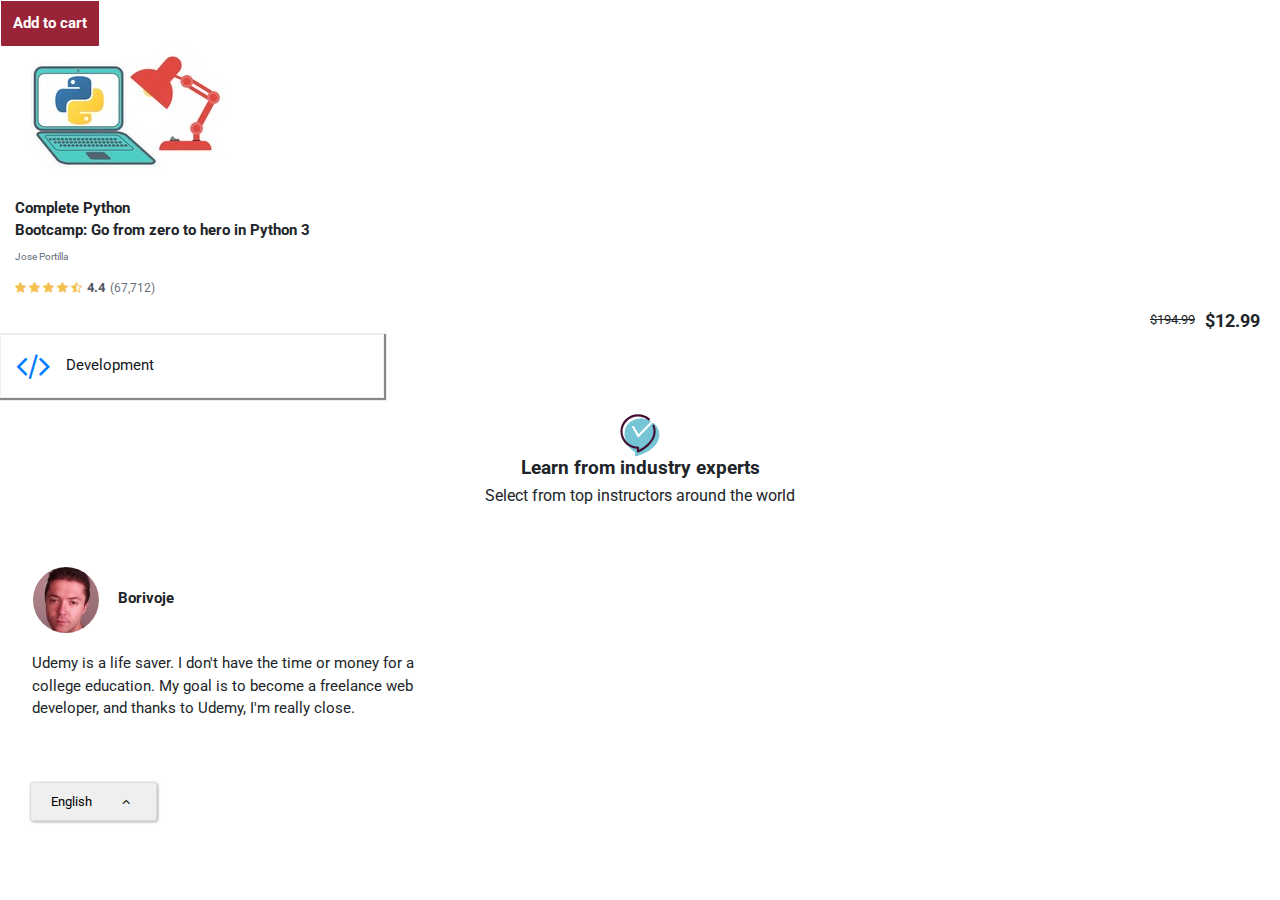
==== index.html @ 9debee21 "add button select language" ====
<!doctype html>
<html lang="en">
  <head>
    <title>Udemy</title>
    <!-- Required meta tags -->
    <meta charset="utf-8">
    <meta name="viewport" content="width=device-width, initial-scale=1, shrink-to-fit=no">

    <!-- Bootstrap CSS -->
    <link rel="stylesheet" href="./sass/vendors/bootstrap.min.css">
    <!-- FONT AWESOME LIBRARY -->
    <link rel="stylesheet" href="https://use.fontawesome.com/releases/v5.1.1/css/all.css" integrity="sha384-O8whS3fhG2OnA5Kas0Y9l3cfpmYjapjI0E4theH4iuMD+pLhbf6JI0jIMfYcK3yZ" crossorigin="anonymous">
    <link rel="stylesheet" href="https://maxcdn.bootstrapcdn.com/font-awesome/4.7.0/css/font-awesome.min.css">
    <!-- GOOGLE FONT ROBOTO -->
    <link href="https://fonts.googleapis.com/css2?family=Roboto:wght@400;700&display=swap" rel="stylesheet"> 
    <!-- LINK MAIN CSS -->
    <link rel="stylesheet" href="./css/main.css">
  </head>
  <body>
    <button class="button-1">Add to cart</button>
    <div class="course-item">
      <img src="./img/567828_67d0.jpg" alt="">
      <div class="course-item__bottom">
        <div class="course-item__title">
          <div >
            <p>Complete Python <br> Bootcamp: Go from zero to hero in Python 3</p> 
          </div>
          <span>Jose Portilla</span>
        </div> 
        <div class="course-item__rated">
          <div class="course-item__star">
            <i class="fa fa-star"></i>
            <i class="fa fa-star"></i>
            <i class="fa fa-star"></i>
            <i class="fa fa-star"></i>
            <i class="fa fa-star-half-o"></i>
          </div>
          <h4 class="d-inline">4.4</h4>
          <span>(67,712)</span>
        </div>
        <div class="course-item__prices">
          <span>$194.99</span>
          <span>$12.99</span>
        </div>
      </div>
    </div>
    <a class="text-decoration-none"href="">
      <div class="panel">
      <i class="fa fa-code"></i>
      <span>Development</span>
    </div>
  </a>

  <div class="value-pros d-flex flex-column align-items-center">
    <img src="./img/learn_from_experts.svg" alt="">
    <h4>Learn from industry experts</h4>
    <p>Select from top instructors around the world</p>
  </div>
    
  <div class="review-card">
    <div class="review-card__top">
      <img src="./img/8872940_27b4_3.jpg" alt="">
      <span>Borivoje</span>
    </div>
    <div class="review-card__bottom">
      Udemy is a life saver. I don't have the time or money for a college education. My goal is to become a freelance web developer, and thanks to Udemy, I'm really close.
    </div>
  </div>

  <button class="btn-lang position-relative m-5">
    <i class="fas fa-globe-americas"></i>
    <span>English</span>
    <i class="fa fa-angle-up"></i>
    <div class="lang-select position-absolute list-unstyled">
      <a href="" class="text-decoration-none">English</a>
      <a href="" class="text-decoration-none">Deutsch</a>
      <a href="" class="text-decoration-none">Español</a>
      <a href="" class="text-decoration-none">Français</a>
      <a href="" class="text-decoration-none">Bahasa Indonesia</a>
      <a href="" class="text-decoration-none">Italiano</a>
      <a href="" class="text-decoration-none">日本語</a>
      <a href="" class="text-decoration-none">한국어</a>
      <a href="" class="text-decoration-none">Nederlands</a>
      <a href="" class="text-decoration-none">Polski</a>
      <a href="" class="text-decoration-none">Português</a>
      <a href="" class="text-decoration-none">Română</a>
      <a href="" class="text-decoration-none">Русский</a>
      <a href="" class="text-decoration-none">ภาษาไทย</a>
      <a href="" class="text-decoration-none">Türkçe</a>
      <a href="" class="text-decoration-none">中文(简体)</a>
      <a href="" class="text-decoration-none">中文(繁體)</a>
      <!-- <li><a href="" class="text-decoration-none">English</a></li>
      <li><a href="" class="text-decoration-none">Deutsch</a></li>
      <li><a href="" class="text-decoration-none">Español</a></li>
      <li><a href="" class="text-decoration-none">Français</a></li>
      <li><a href="" class="text-decoration-none">Bahasa Indonesia</a></li>
      <li><a href="" class="text-decoration-none">Italiano</a></li>
      <li><a href="" class="text-decoration-none">日本語</a></li>
      <li><a href="" class="text-decoration-none">한국어</a></li>
      <li><a href="" class="text-decoration-none">Nederlands</a></li>
      <li><a href="" class="text-decoration-none">Polski</a></li>
      <li><a href="" class="text-decoration-none">Português</a></li>
      <li><a href="" class="text-decoration-none">Română</a></li>
      <li><a href="" class="text-decoration-none">Русский</a></li>
      <li><a href="" class="text-decoration-none">ภาษาไทย</a></li>
      <li><a href="" class="text-decoration-none">Türkçe</a></li>
      <li><a href="" class="text-decoration-none">中文(简体)</a></li>
      <li><a href="" class="text-decoration-none">中文(繁體)</a></li> -->
    </div>
  </button>
  <div class="mb-5"></div>
    <!-- Optional JavaScript -->
    <!-- jQuery first, then Popper.js, then Bootstrap JS -->
    <script src="./sass/vendors/jquery-3.3.1.slim.min.js"></script>
    <script src="./sass/vendors/popper.min.js"></script>
    <script src="./sass/vendors/bootstrap.min.js"></script>
  </body>
</html>
---- css/main.css ----
* {
  padding: 0;
  margin: 0;
  -webkit-box-sizing: border-box;
          box-sizing: border-box;
}

html {
  font-size: 10px;
}

body {
  font-family: 'Roboto', 'Helventica', 'Arial', 'sans-serif';
}

.button-1, .button-find, .course-item__title p, .course-item__prices span:last-child, .value-pros h4 {
  font-size: 1.5rem;
  font-weight: 700;
}

.course-item__title p, .course-item__title span {
  white-space: nowrap;
  overflow: hidden;
  text-overflow: ellipsis;
}

.button-1, .button-find {
  padding: 1.1rem 1.2rem;
  background-color: #ec5252;
  color: #fff;
  border: 1px solid #fff;
  border-bottom-left-radius: 2px;
  border-bottom-right-radius: 2px;
}

.button-1:hover, .button-find:hover {
  background-color: #992337;
}

.button-find {
  background-color: #fff;
  color: #ec5252;
}

.button-find:hover {
  background-color: #ec5252;
  color: #fff;
}

.btn-lang {
  padding: 9px 26px 9px 10px;
  border: 1px solid #DDD;
  border-radius: 3px;
  -webkit-box-shadow: 1px 1px 3px #AAA;
          box-shadow: 1px 1px 3px #AAA;
}

.btn-lang i:first-child {
  margin-right: 1rem;
  font-size: 1.3rem;
}

.btn-lang i:last-of-type {
  font-size: 1.3rem;
  margin-left: 1rem;
}

.btn-lang span {
  font-size: 1.3rem;
  margin-right: 1.8rem;
}

.btn-lang:hover .lang-select {
  display: block;
}

.btn-lang .lang-select {
  bottom: 40px;
  left: 15px;
  margin: 0 0 0 -15px;
  border: 1px solid #DDD;
  -webkit-box-shadow: 1px 1px 4px #BBB;
          box-shadow: 1px 1px 4px #BBB;
  background-color: #FFF;
  text-align: left;
  display: none;
}

.btn-lang .lang-select a {
  display: block;
  font-size: 1.3rem;
  color: #686f7a;
  padding: 10px 30px 10px 10px;
}

.btn-lang .lang-select a:hover {
  background-color: #EEE;
}

.course-item__bottom {
  padding: 1.5rem 1rem 0 1.5rem;
}

.course-item__title {
  margin-bottom: 1.5rem;
}

.course-item__title p {
  word-break: normal;
  height: 4.2rem;
}

.course-item__title span {
  color: #686f7a;
}

.course-item__rated {
  display: -webkit-box;
  display: -ms-flexbox;
  display: flex;
  -webkit-box-align: center;
      -ms-flex-align: center;
          align-items: center;
  margin-bottom: 1rem;
}

.course-item__rated h4 {
  margin: 0 0.5rem;
  font-size: 1.3rem;
  font-weight: 700;
  color: #505763;
}

.course-item__rated span {
  font-size: 1.2rem;
  color: #686f7a;
}

.course-item__star {
  color: #f4c150;
  font-size: 1.2rem;
}

.course-item__prices {
  display: -webkit-box;
  display: -ms-flexbox;
  display: flex;
  -webkit-box-pack: right;
      -ms-flex-pack: right;
          justify-content: right;
  -webkit-box-align: center;
      -ms-flex-align: center;
          align-items: center;
}

.course-item__prices span:first-child {
  font-size: 1.3rem;
  text-decoration: line-through;
  margin-right: 1rem;
}

.course-item__prices span:last-child {
  font-size: 1.8rem;
  margin-right: 1rem;
}

.value-pros {
  padding: 1.6rem;
}

.value-pros h4 {
  font-size: 1.9rem;
}

.value-pros p {
  font-size: 1.6rem;
}

.review-card {
  width: 448px;
  padding: 3.2rem;
}

.review-card__top {
  margin-bottom: 1.8rem;
}

.review-card__top img {
  border: 1px solid transparent;
  border-radius: 50%;
  width: 68px;
  margin-right: 1.6rem;
}

.review-card__top span {
  font-size: 1.5rem;
  font-weight: 700;
}

.review-card__bottom {
  font-size: 1.5rem;
}

.panel {
  width: 30%;
  padding: 1.5rem;
  display: -webkit-box;
  display: -ms-flexbox;
  display: flex;
  -webkit-box-align: center;
      -ms-flex-align: center;
          align-items: center;
  border: 1px solid #EEE;
  -webkit-box-shadow: 1px 1px 1px 1px #888;
          box-shadow: 1px 1px 1px 1px #888;
}

.panel i {
  font-size: 3.2rem;
  padding-right: 1.6rem;
}

.panel span {
  font-size: 1.5rem;
  color: #14171C;
}

.panel:hover {
  border-color: #FFF;
  -webkit-box-shadow: 1px 1px 10px #888;
          box-shadow: 1px 1px 10px #888;
}
/*# sourceMappingURL=main.css.map */
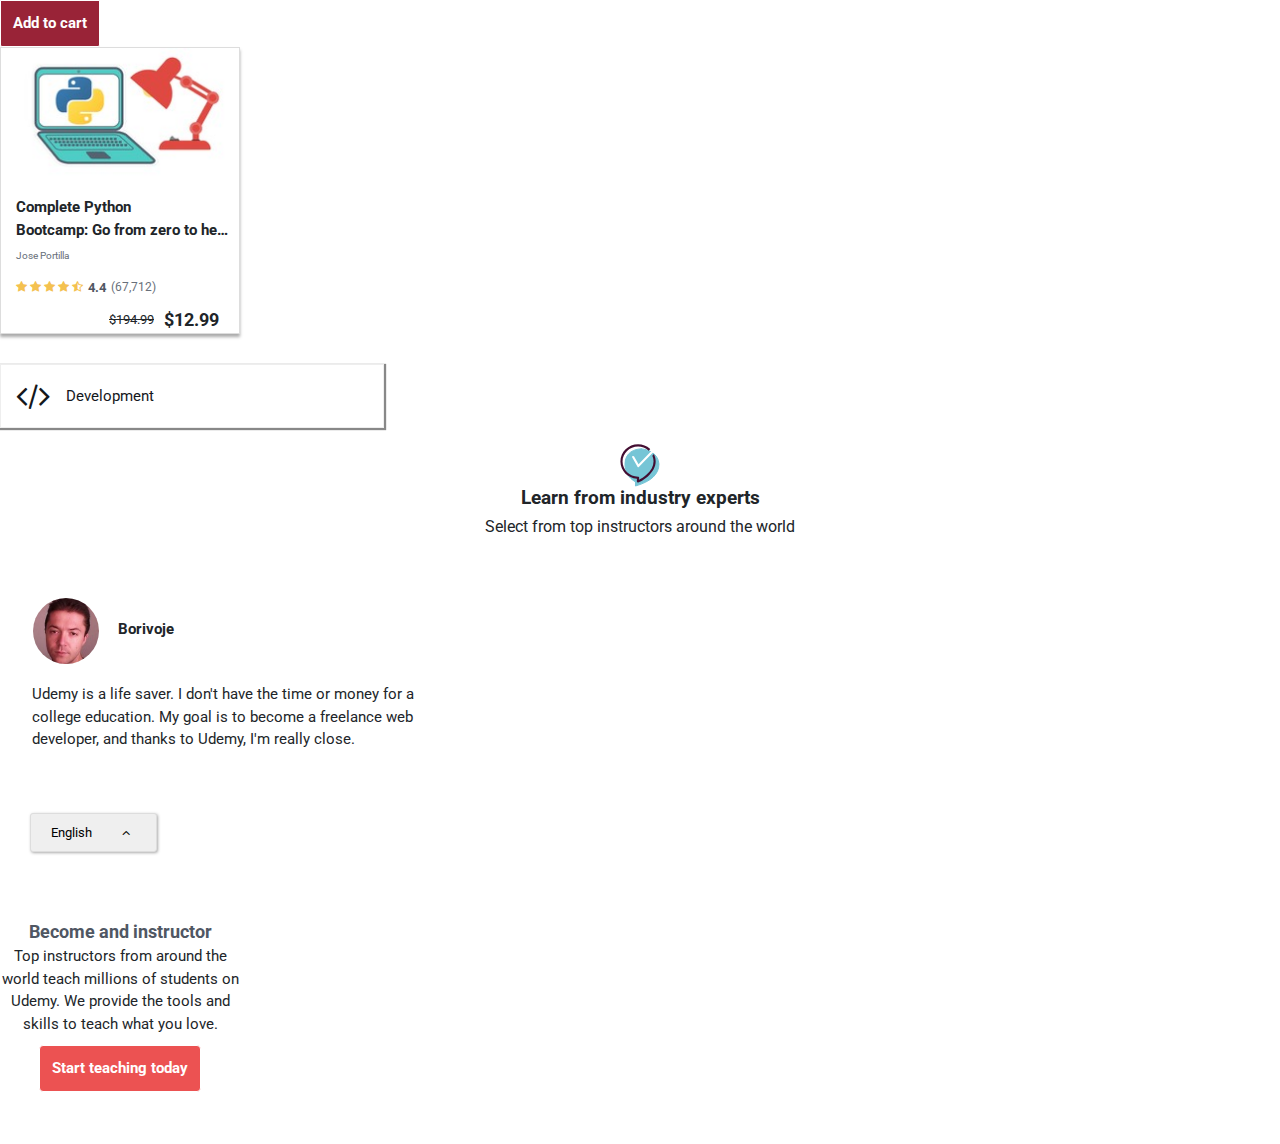
==== commit 6d7be5a1: "add partner panel and fix course item card" ====
--- a/index.html
+++ b/index.html
@@ -18,6 +18,9 @@
   </head>
   <body>
     <button class="button-1">Add to cart</button>
+    
+    
+
     <div class="course-item">
       <img src="./img/567828_67d0.jpg" alt="">
       <div class="course-item__bottom">
@@ -44,6 +47,9 @@
         </div>
       </div>
     </div>
+    
+    <div class="m-5"></div>
+
     <a class="text-decoration-none"href="">
       <div class="panel">
       <i class="fa fa-code"></i>
@@ -89,25 +95,13 @@
       <a href="" class="text-decoration-none">Türkçe</a>
       <a href="" class="text-decoration-none">中文(简体)</a>
       <a href="" class="text-decoration-none">中文(繁體)</a>
-      <!-- <li><a href="" class="text-decoration-none">English</a></li>
-      <li><a href="" class="text-decoration-none">Deutsch</a></li>
-      <li><a href="" class="text-decoration-none">Español</a></li>
-      <li><a href="" class="text-decoration-none">Français</a></li>
-      <li><a href="" class="text-decoration-none">Bahasa Indonesia</a></li>
-      <li><a href="" class="text-decoration-none">Italiano</a></li>
-      <li><a href="" class="text-decoration-none">日本語</a></li>
-      <li><a href="" class="text-decoration-none">한국어</a></li>
-      <li><a href="" class="text-decoration-none">Nederlands</a></li>
-      <li><a href="" class="text-decoration-none">Polski</a></li>
-      <li><a href="" class="text-decoration-none">Português</a></li>
-      <li><a href="" class="text-decoration-none">Română</a></li>
-      <li><a href="" class="text-decoration-none">Русский</a></li>
-      <li><a href="" class="text-decoration-none">ภาษาไทย</a></li>
-      <li><a href="" class="text-decoration-none">Türkçe</a></li>
-      <li><a href="" class="text-decoration-none">中文(简体)</a></li>
-      <li><a href="" class="text-decoration-none">中文(繁體)</a></li> -->
     </div>
   </button>
+  <div class="partner d:flex flex-column">
+    <a href="" class="d:block text-decoration-none">Become and instructor</a>
+    <p>Top instructors from around the world teach millions of students on Udemy. We provide the tools and skills to teach what you love.</p>
+    <button class="button-1">Start teaching today</button>
+  </div>
   <div class="mb-5"></div>
     <!-- Optional JavaScript -->
     <!-- jQuery first, then Popper.js, then Bootstrap JS -->
--- a/css/main.css
+++ b/css/main.css
@@ -13,7 +13,7 @@
   font-family: 'Roboto', 'Helventica', 'Arial', 'sans-serif';
 }
 
-.button-1, .button-find, .course-item__title p, .course-item__prices span:last-child, .value-pros h4 {
+.button-1, .button-find, .value-pros h4, .course-item__title p, .course-item__prices span:last-child {
   font-size: 1.5rem;
   font-weight: 700;
 }
@@ -95,73 +95,6 @@
 
 .btn-lang .lang-select a:hover {
   background-color: #EEE;
-}
-
-.course-item__bottom {
-  padding: 1.5rem 1rem 0 1.5rem;
-}
-
-.course-item__title {
-  margin-bottom: 1.5rem;
-}
-
-.course-item__title p {
-  word-break: normal;
-  height: 4.2rem;
-}
-
-.course-item__title span {
-  color: #686f7a;
-}
-
-.course-item__rated {
-  display: -webkit-box;
-  display: -ms-flexbox;
-  display: flex;
-  -webkit-box-align: center;
-      -ms-flex-align: center;
-          align-items: center;
-  margin-bottom: 1rem;
-}
-
-.course-item__rated h4 {
-  margin: 0 0.5rem;
-  font-size: 1.3rem;
-  font-weight: 700;
-  color: #505763;
-}
-
-.course-item__rated span {
-  font-size: 1.2rem;
-  color: #686f7a;
-}
-
-.course-item__star {
-  color: #f4c150;
-  font-size: 1.2rem;
-}
-
-.course-item__prices {
-  display: -webkit-box;
-  display: -ms-flexbox;
-  display: flex;
-  -webkit-box-pack: right;
-      -ms-flex-pack: right;
-          justify-content: right;
-  -webkit-box-align: center;
-      -ms-flex-align: center;
-          align-items: center;
-}
-
-.course-item__prices span:first-child {
-  font-size: 1.3rem;
-  text-decoration: line-through;
-  margin-right: 1rem;
-}
-
-.course-item__prices span:last-child {
-  font-size: 1.8rem;
-  margin-right: 1rem;
 }
 
 .value-pros {
@@ -218,6 +151,7 @@
 .panel i {
   font-size: 3.2rem;
   padding-right: 1.6rem;
+  color: #14171C;
 }
 
 .panel span {
@@ -230,4 +164,102 @@
   -webkit-box-shadow: 1px 1px 10px #888;
           box-shadow: 1px 1px 10px #888;
 }
+
+.partner {
+  width: 240px;
+  padding: 36px 0 22px;
+  text-align: center;
+}
+
+.partner a {
+  font-size: 1.8rem;
+  font-weight: 700;
+  color: #505763;
+}
+
+.partner p {
+  font-size: 1.5rem;
+}
+
+.partner button {
+  border-radius: 4px;
+}
+
+.course-item {
+  width: 240px;
+  border: 1px solid #DDD;
+  -webkit-box-shadow: 0 3px 3px #AAA;
+          box-shadow: 0 3px 3px #AAA;
+}
+
+.course-item img {
+  width: 100%;
+}
+
+.course-item__bottom {
+  padding: 1.5rem 1rem 0 1.5rem;
+}
+
+.course-item__title {
+  margin-bottom: 1.5rem;
+}
+
+.course-item__title p {
+  word-break: normal;
+  height: 4.2rem;
+}
+
+.course-item__title span {
+  color: #686f7a;
+}
+
+.course-item__rated {
+  display: -webkit-box;
+  display: -ms-flexbox;
+  display: flex;
+  -webkit-box-align: center;
+      -ms-flex-align: center;
+          align-items: center;
+  margin-bottom: 1rem;
+}
+
+.course-item__rated h4 {
+  margin: 0 0.5rem;
+  font-size: 1.3rem;
+  font-weight: 700;
+  color: #505763;
+}
+
+.course-item__rated span {
+  font-size: 1.2rem;
+  color: #686f7a;
+}
+
+.course-item__star {
+  color: #f4c150;
+  font-size: 1.2rem;
+}
+
+.course-item__prices {
+  display: -webkit-box;
+  display: -ms-flexbox;
+  display: flex;
+  -webkit-box-pack: right;
+      -ms-flex-pack: right;
+          justify-content: right;
+  -webkit-box-align: center;
+      -ms-flex-align: center;
+          align-items: center;
+}
+
+.course-item__prices span:first-child {
+  font-size: 1.3rem;
+  text-decoration: line-through;
+  margin-right: 1rem;
+}
+
+.course-item__prices span:last-child {
+  font-size: 1.8rem;
+  margin-right: 1rem;
+}
 /*# sourceMappingURL=main.css.map */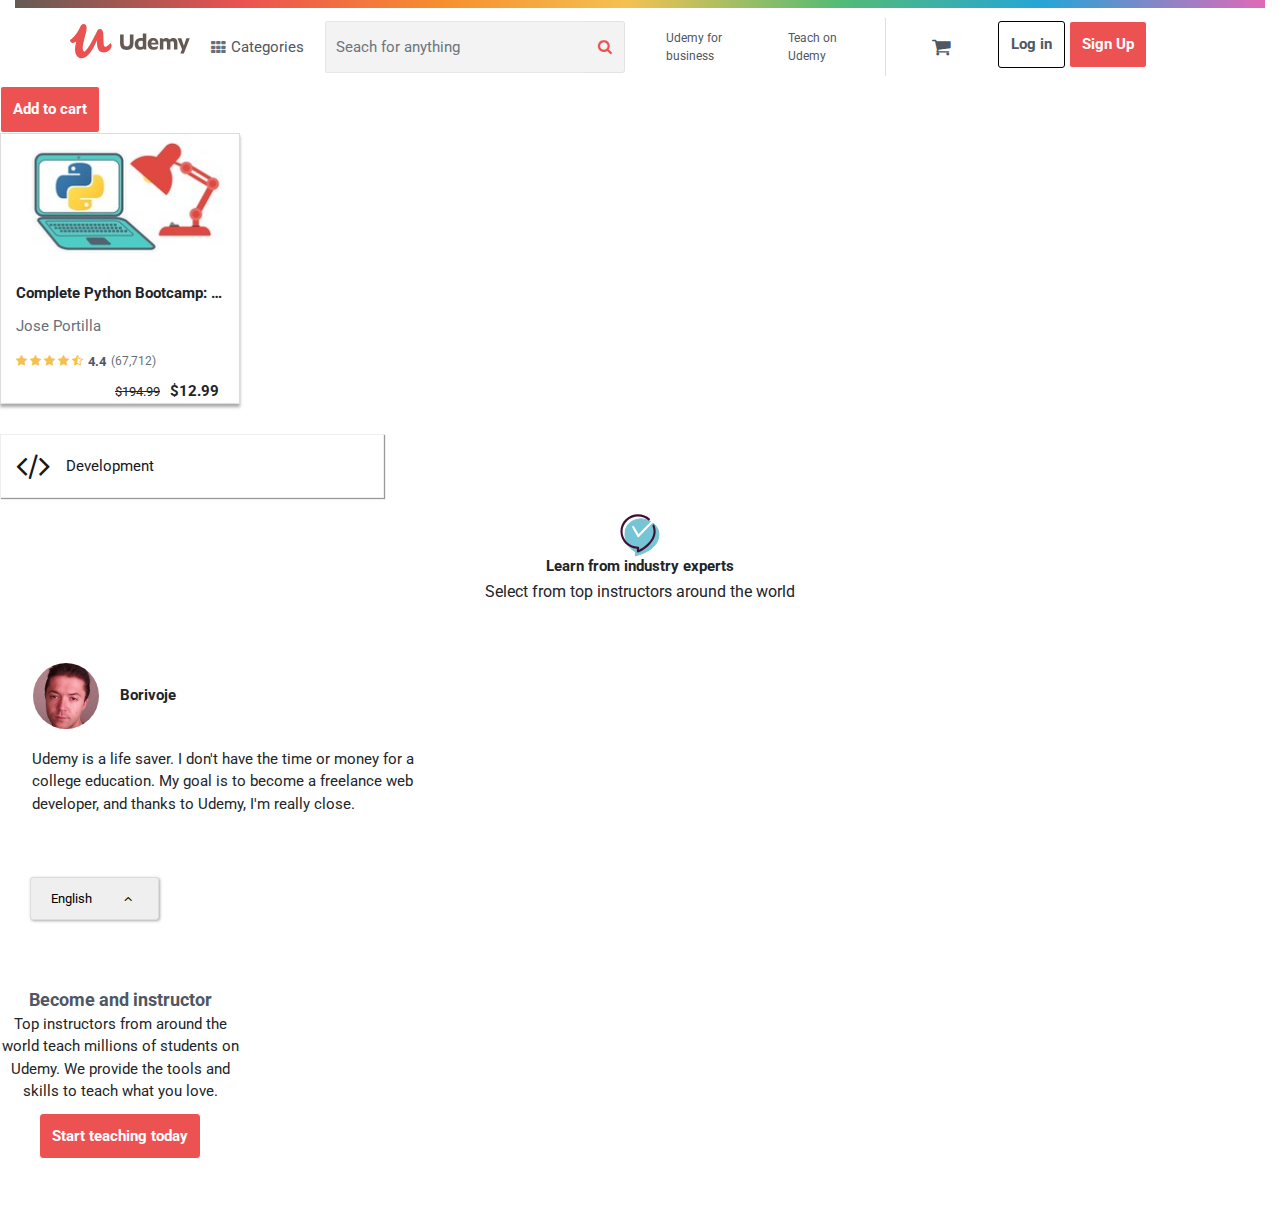
==== commit cc74f9a8: "finish header" ====
--- a/index.html
+++ b/index.html
@@ -1,57 +1,106 @@
 <!doctype html>
 <html lang="en">
-  <head>
-    <title>Udemy</title>
-    <!-- Required meta tags -->
-    <meta charset="utf-8">
-    <meta name="viewport" content="width=device-width, initial-scale=1, shrink-to-fit=no">
 
-    <!-- Bootstrap CSS -->
-    <link rel="stylesheet" href="./sass/vendors/bootstrap.min.css">
-    <!-- FONT AWESOME LIBRARY -->
-    <link rel="stylesheet" href="https://use.fontawesome.com/releases/v5.1.1/css/all.css" integrity="sha384-O8whS3fhG2OnA5Kas0Y9l3cfpmYjapjI0E4theH4iuMD+pLhbf6JI0jIMfYcK3yZ" crossorigin="anonymous">
-    <link rel="stylesheet" href="https://maxcdn.bootstrapcdn.com/font-awesome/4.7.0/css/font-awesome.min.css">
-    <!-- GOOGLE FONT ROBOTO -->
-    <link href="https://fonts.googleapis.com/css2?family=Roboto:wght@400;700&display=swap" rel="stylesheet"> 
-    <!-- LINK MAIN CSS -->
-    <link rel="stylesheet" href="./css/main.css">
-  </head>
-  <body>
-    <button class="button-1">Add to cart</button>
-    
-    
+<head>
+  <title>Udemy</title>
+  <!-- Required meta tags -->
+  <meta charset="utf-8">
+  <meta name="viewport" content="width=device-width, initial-scale=1, shrink-to-fit=no">
 
-    <div class="course-item">
-      <img src="./img/567828_67d0.jpg" alt="">
-      <div class="course-item__bottom">
-        <div class="course-item__title">
-          <div >
-            <p>Complete Python <br> Bootcamp: Go from zero to hero in Python 3</p> 
+  <!-- Bootstrap CSS -->
+  <link rel="stylesheet" href="./sass/vendors/bootstrap.min.css">
+  <!-- FONT AWESOME LIBRARY -->
+  <link rel="stylesheet" href="https://use.fontawesome.com/releases/v5.1.1/css/all.css"
+    integrity="sha384-O8whS3fhG2OnA5Kas0Y9l3cfpmYjapjI0E4theH4iuMD+pLhbf6JI0jIMfYcK3yZ" crossorigin="anonymous">
+  <link rel="stylesheet" href="https://maxcdn.bootstrapcdn.com/font-awesome/4.7.0/css/font-awesome.min.css">
+  <!-- GOOGLE FONT ROBOTO -->
+  <link href="https://fonts.googleapis.com/css2?family=Roboto:wght@400;700&display=swap" rel="stylesheet">
+  <!-- LINK MAIN CSS -->
+  <link rel="stylesheet" href="./css/main.css">
+</head>
+
+<body>
+  <header class="header container-fluid">
+    <div class="header__linear-gradient"></div>
+    <div class="header__content container">
+      <div class="row align-items-center">
+        <div class="d-flex col-md-6">
+          <a class="navbar-brand header__logo" href="#"><img src="./img/logo-coral.svg" alt="" srcset=""></a>
+          <a href="#" class="header__categories text-decoration-none d-flex align-items-center">
+            <i class="fa fa-th"></i>
+            <span>Categories</span>
+          </a>
+          <div class="header__input-search input-group">
+            <input type="text" class="form-control" placeholder="Seach for anything">
+            <div class="input-group-append">
+              <button class="btn" type="button">
+                <i class="fa fa-search"></i>
+              </button>
+            </div>
           </div>
-          <span>Jose Portilla</span>
-        </div> 
-        <div class="course-item__rated">
-          <div class="course-item__star">
-            <i class="fa fa-star"></i>
-            <i class="fa fa-star"></i>
-            <i class="fa fa-star"></i>
-            <i class="fa fa-star"></i>
-            <i class="fa fa-star-half-o"></i>
+        </div>
+        <div class="d-flex col-md-6">
+          <div class="row align-items-center">
+            <div class="col-md-6">
+              <div class="header__info d-flex">
+                <a href="#" class="header__categories text-decoration-none ">Udemy for business
+                </a>
+                <a href="#" class="header__categories text-decoration-none ">
+                  Teach on Udemy
+                </a>
+              </div>
+            </div>
+            <div class="col-md-6 d-flex justify-content-between">
+              <div class="header__cart"><a class="text-decoration-none " href="#">
+                <i class="fa fa-shopping-cart" aria-hidden="true"></i>
+              </a></div>
+              <div class="header__buttons">
+                <button class="button-1">Log in</button>
+                <button class="button-1">Sign Up</button>
+              </div>
+              </div>
+            
           </div>
-          <h4 class="d-inline">4.4</h4>
-          <span>(67,712)</span>
-        </div>
-        <div class="course-item__prices">
-          <span>$194.99</span>
-          <span>$12.99</span>
         </div>
       </div>
     </div>
-    
-    <div class="m-5"></div>
+  </header>
+  <seciton class="carousel fluid-container">
+    <div class="carousel__content container">
+      
+    </div>
+  </seciton>
+  <button class="button-1">Add to cart</button>
+  <div class="course-item">
+    <img src="./img/567828_67d0.jpg" alt="">
+    <div class="course-item__bottom">
+      <div class="course-item__title">
+        <div>
+          <p>Complete Python Bootcamp: Go from zero to hero in Python 3</p>
+        </div>
+        <span>Jose Portilla</span>
+      </div>
+      <div class="course-item__rated">
+        <div class="course-item__star">
+          <i class="fa fa-star"></i>
+          <i class="fa fa-star"></i>
+          <i class="fa fa-star"></i>
+          <i class="fa fa-star"></i>
+          <i class="fa fa-star-half-o"></i>
+        </div>
+        <h4 class="d-inline">4.4</h4>
+        <span>(67,712)</span>
+      </div>
+      <div class="course-item__prices">
+        <span>$194.99</span>
+        <span>$12.99</span>
+      </div>
+    </div>
+  </div>
 
-    <a class="text-decoration-none"href="">
-      <div class="panel">
+  <div class="m-5"></div>
+  <a class="text-decoration-none" href="">
+    <div class="panel">
       <i class="fa fa-code"></i>
       <span>Development</span>
     </div>
@@ -62,14 +111,15 @@
     <h4>Learn from industry experts</h4>
     <p>Select from top instructors around the world</p>
   </div>
-    
+
   <div class="review-card">
     <div class="review-card__top">
       <img src="./img/8872940_27b4_3.jpg" alt="">
       <span>Borivoje</span>
     </div>
     <div class="review-card__bottom">
-      Udemy is a life saver. I don't have the time or money for a college education. My goal is to become a freelance web developer, and thanks to Udemy, I'm really close.
+      Udemy is a life saver. I don't have the time or money for a college education. My goal is to become a freelance
+      web developer, and thanks to Udemy, I'm really close.
     </div>
   </div>
 
@@ -99,14 +149,16 @@
   </button>
   <div class="partner d:flex flex-column">
     <a href="" class="d:block text-decoration-none">Become and instructor</a>
-    <p>Top instructors from around the world teach millions of students on Udemy. We provide the tools and skills to teach what you love.</p>
+    <p>Top instructors from around the world teach millions of students on Udemy. We provide the tools and skills to
+      teach what you love.</p>
     <button class="button-1">Start teaching today</button>
   </div>
   <div class="mb-5"></div>
-    <!-- Optional JavaScript -->
-    <!-- jQuery first, then Popper.js, then Bootstrap JS -->
-    <script src="./sass/vendors/jquery-3.3.1.slim.min.js"></script>
-    <script src="./sass/vendors/popper.min.js"></script>
-    <script src="./sass/vendors/bootstrap.min.js"></script>
-  </body>
+  <!-- Optional JavaScript -->
+  <!-- jQuery first, then Popper.js, then Bootstrap JS -->
+  <script src="./sass/vendors/jquery-3.3.1.slim.min.js"></script>
+  <script src="./sass/vendors/popper.min.js"></script>
+  <script src="./sass/vendors/bootstrap.min.js"></script>
+</body>
+
 </html>--- a/css/main.css
+++ b/css/main.css
@@ -11,9 +11,10 @@
 
 body {
   font-family: 'Roboto', 'Helventica', 'Arial', 'sans-serif';
-}
-
-.button-1, .button-find, .value-pros h4, .course-item__title p, .course-item__prices span:last-child {
+  font-size: 1.5rem;
+}
+
+.button-1, .button-find, .header__input-search button, .value-pros h4, .course-item__title p, .course-item__prices span:last-child {
   font-size: 1.5rem;
   font-weight: 700;
 }
@@ -24,16 +25,15 @@
   text-overflow: ellipsis;
 }
 
-.button-1, .button-find {
+.button-1, .button-find, .header__input-search button {
   padding: 1.1rem 1.2rem;
   background-color: #ec5252;
   color: #fff;
   border: 1px solid #fff;
-  border-bottom-left-radius: 2px;
-  border-bottom-right-radius: 2px;
-}
-
-.button-1:hover, .button-find:hover {
+  border-radius: 3px;
+}
+
+.button-1:hover, .button-find:hover, .header__input-search button:hover {
   background-color: #992337;
 }
 
@@ -144,8 +144,8 @@
       -ms-flex-align: center;
           align-items: center;
   border: 1px solid #EEE;
-  -webkit-box-shadow: 1px 1px 1px 1px #888;
-          box-shadow: 1px 1px 1px 1px #888;
+  -webkit-box-shadow: 1px 1px 1px #999;
+          box-shadow: 1px 1px 1px #999;
 }
 
 .panel i {
@@ -202,11 +202,6 @@
 
 .course-item__title {
   margin-bottom: 1.5rem;
-}
-
-.course-item__title p {
-  word-break: normal;
-  height: 4.2rem;
 }
 
 .course-item__title span {
@@ -262,4 +257,111 @@
   font-size: 1.8rem;
   margin-right: 1rem;
 }
+
+.button-1, .button-find, .header__input-search button, .value-pros h4, .course-item__title p, .course-item__prices span:last-child {
+  font-size: 1.5rem;
+  font-weight: 700;
+}
+
+.course-item__title p, .course-item__title span {
+  white-space: nowrap;
+  overflow: hidden;
+  text-overflow: ellipsis;
+}
+
+.header__content {
+  padding: 10px 0;
+}
+
+.header__linear-gradient {
+  width: 100%;
+  height: 0.8rem;
+  background: -webkit-gradient(linear, left top, right top, from(#645b53), color-stop(18.23%, #eb5252), color-stop(34.37%, #f78f2f), color-stop(48.96%, #f4c151), color-stop(66.15%, #52bb76), color-stop(82.29%, #26a5d7), to(#e069b7));
+  background: linear-gradient(90deg, #645b53 0%, #eb5252 18.23%, #f78f2f 34.37%, #f4c151 48.96%, #52bb76 66.15%, #26a5d7 82.29%, #e069b7 100%);
+}
+
+.header__logo img {
+  width: 120px;
+}
+
+.header__categories {
+  border: 1px solid transparent;
+  display: inline-block;
+  color: #505763;
+  padding: 10px;
+  margin-right: 10px;
+}
+
+.header__categories i {
+  color: #686f7a;
+  margin-right: 5px;
+}
+
+.header__categories:hover {
+  color: #505763;
+  border: 1px solid #EEE;
+  background-color: rgba(20, 23, 28, 0.05);
+  border-radius: 3px;
+}
+
+.header__input-search input {
+  text-indent: 10px;
+  font-size: 15px;
+  padding: 25px 0;
+  border-color: rgba(222, 223, 224, 0.757);
+  border-right-color: transparent;
+  background-color: rgba(20, 23, 28, 0.05);
+}
+
+.header__input-search input:placeholder-shown {
+  text-indent: 10px;
+}
+
+.header__input-search button {
+  color: #505763;
+  background-color: #ec5252;
+  border-color: rgba(222, 223, 224, 0.757);
+  border-top-right-radius: 3px;
+  border-bottom-right-radius: 3px;
+  border-left-color: transparent;
+  color: #ec5252;
+  background-color: rgba(20, 23, 28, 0.05);
+}
+
+.header__input-search button:hover {
+  background-color: #ec5252;
+  color: white;
+  border-color: rgba(222, 223, 224, 0.757);
+}
+
+.header__info {
+  border-right: 1px solid #dedfe0;
+}
+
+.header__info a {
+  font-size: 1.2rem;
+}
+
+.header__buttons button:first-child {
+  border: 1px solid black;
+  background-color: white;
+  color: #505763;
+}
+
+.header__buttons button:first-child:hover {
+  color: black;
+}
+
+.header__cart a {
+  padding: 10px 15px;
+  border-radius: 50%;
+  display: inline-block;
+  border: 1px solid transparent;
+  font-size: 20px;
+  color: #505763;
+}
+
+.header__cart a:hover {
+  background-color: rgba(20, 23, 28, 0.05);
+}
 /*# sourceMappingURL=main.css.map */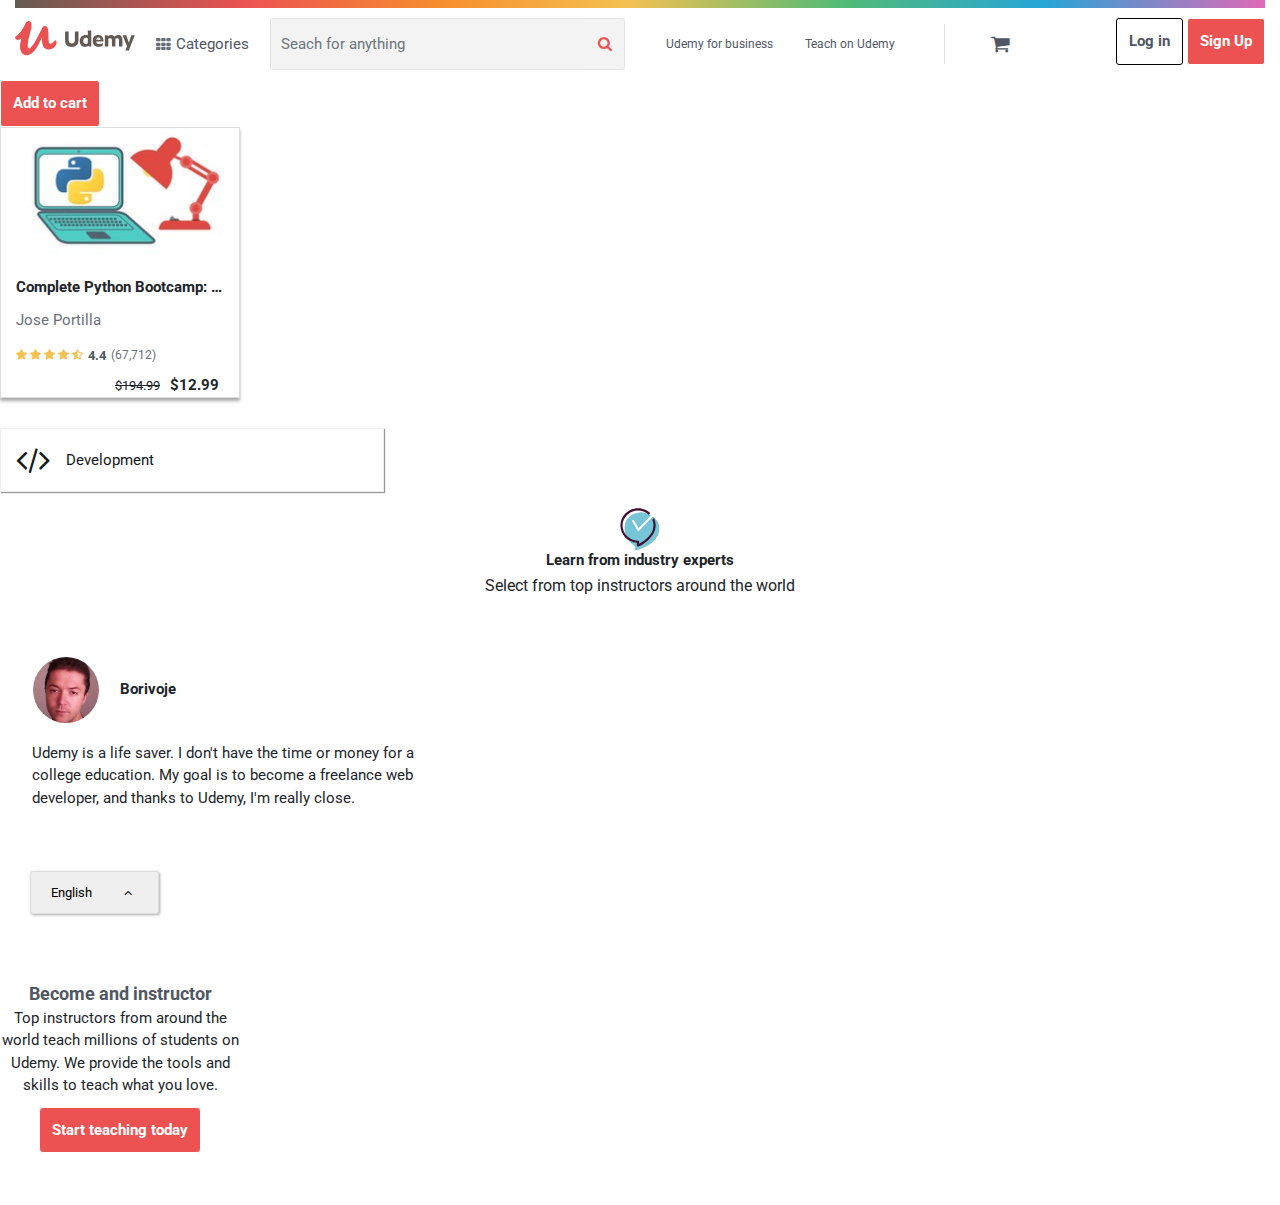
==== commit 4f2fdcb1: "responsive header" ====
--- a/index.html
+++ b/index.html
@@ -22,11 +22,11 @@
 <body>
   <header class="header container-fluid">
     <div class="header__linear-gradient"></div>
-    <div class="header__content container">
+    <div class="header__content">
       <div class="row align-items-center">
-        <div class="d-flex col-md-6">
+        <div class="d-flex col-10 col-md-11 col-lg-6">
           <a class="navbar-brand header__logo" href="#"><img src="./img/logo-coral.svg" alt="" srcset=""></a>
-          <a href="#" class="header__categories text-decoration-none d-flex align-items-center">
+          <a href="#" class="header__categories text-decoration-none d-none d-sm-flex align-items-center">
             <i class="fa fa-th"></i>
             <span>Categories</span>
           </a>
@@ -39,10 +39,10 @@
             </div>
           </div>
         </div>
-        <div class="d-flex col-md-6">
+        <div class="col-2 col-md-1 col-lg-6">
           <div class="row align-items-center">
-            <div class="col-md-6">
-              <div class="header__info d-flex">
+            <div class="d-none d-lg-block col-md-6">
+              <div class="header__info  d-flex">
                 <a href="#" class="header__categories text-decoration-none ">Udemy for business
                 </a>
                 <a href="#" class="header__categories text-decoration-none ">
@@ -50,11 +50,11 @@
                 </a>
               </div>
             </div>
-            <div class="col-md-6 d-flex justify-content-between">
+            <div class="col-md-12 col-lg-6 d-flex justify-content-between">
               <div class="header__cart"><a class="text-decoration-none " href="#">
                 <i class="fa fa-shopping-cart" aria-hidden="true"></i>
               </a></div>
-              <div class="header__buttons">
+              <div class="header__buttons d-none d-lg-block">
                 <button class="button-1">Log in</button>
                 <button class="button-1">Sign Up</button>
               </div>
@@ -67,7 +67,7 @@
   </header>
   <seciton class="carousel fluid-container">
     <div class="carousel__content container">
-      
+
     </div>
   </seciton>
   <button class="button-1">Add to cart</button>
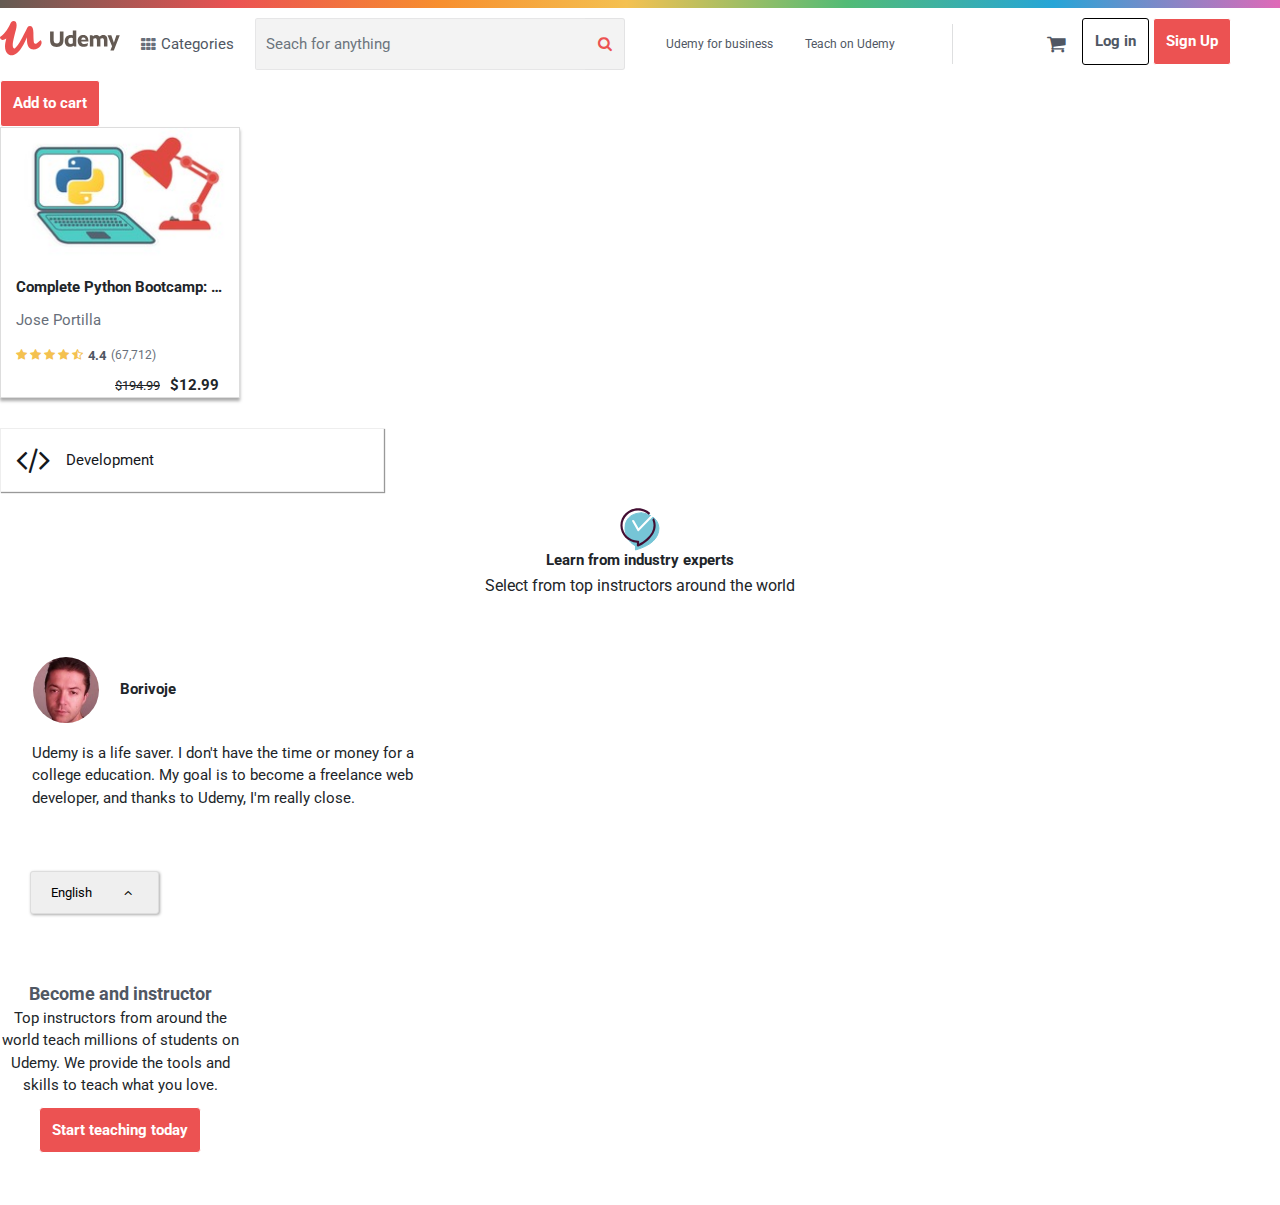
==== commit 3bc150b7: "fix responsive header and add file carousel" ====
--- a/index.html
+++ b/index.html
@@ -20,11 +20,11 @@
 </head>
 
 <body>
-  <header class="header container-fluid">
+  <header class="header">
     <div class="header__linear-gradient"></div>
     <div class="header__content">
       <div class="row align-items-center">
-        <div class="d-flex col-10 col-md-11 col-lg-6">
+        <div class="d-flex col-9 col-sm-10 col-lg-6">
           <a class="navbar-brand header__logo" href="#"><img src="./img/logo-coral.svg" alt="" srcset=""></a>
           <a href="#" class="header__categories text-decoration-none d-none d-sm-flex align-items-center">
             <i class="fa fa-th"></i>
@@ -39,7 +39,7 @@
             </div>
           </div>
         </div>
-        <div class="col-2 col-md-1 col-lg-6">
+        <div class="col-3 col-sm-2 col-lg-6">
           <div class="row align-items-center">
             <div class="d-none d-lg-block col-md-6">
               <div class="header__info  d-flex">
@@ -50,7 +50,7 @@
                 </a>
               </div>
             </div>
-            <div class="col-md-12 col-lg-6 d-flex justify-content-between">
+            <div class="col-md-12 col-lg-6 d-flex justify-content-between justify-content-lg-center">
               <div class="header__cart"><a class="text-decoration-none " href="#">
                 <i class="fa fa-shopping-cart" aria-hidden="true"></i>
               </a></div>
@@ -66,9 +66,9 @@
     </div>
   </header>
   <seciton class="carousel fluid-container">
-    <div class="carousel__content container">
+  
 
-    </div>
+
   </seciton>
   <button class="button-1">Add to cart</button>
   <div class="course-item">
--- a/css/main.css
+++ b/css/main.css
@@ -364,4 +364,21 @@
 .header__cart a:hover {
   background-color: rgba(20, 23, 28, 0.05);
 }
+
+.button-1, .button-find, .header__input-search button, .value-pros h4, .course-item__title p, .course-item__prices span:last-child {
+  font-size: 1.5rem;
+  font-weight: 700;
+}
+
+.course-item__title p, .course-item__title span {
+  white-space: nowrap;
+  overflow: hidden;
+  text-overflow: ellipsis;
+}
+
+.carousel {
+  background-color: #000;
+  background: url("../../img/banner.jpg") center center no-repeat #000;
+  height: 500px;
+}
 /*# sourceMappingURL=main.css.map */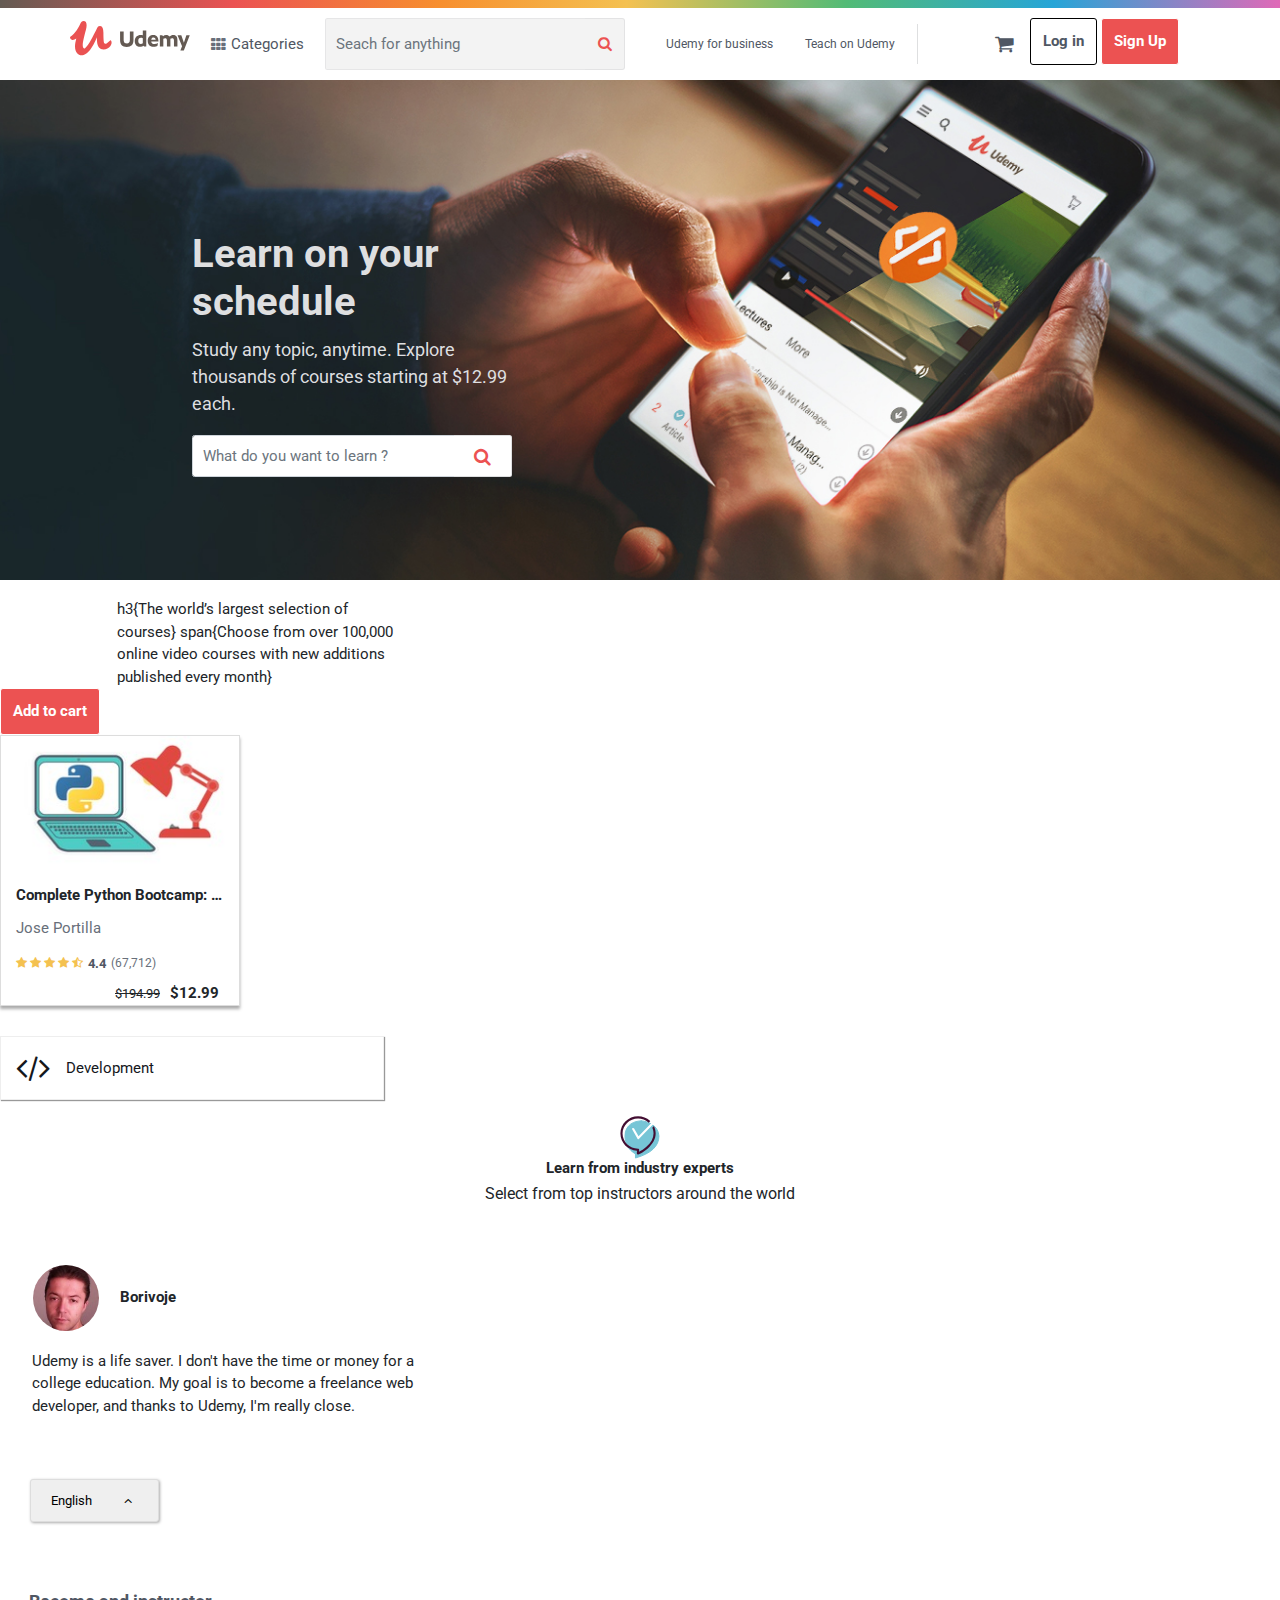
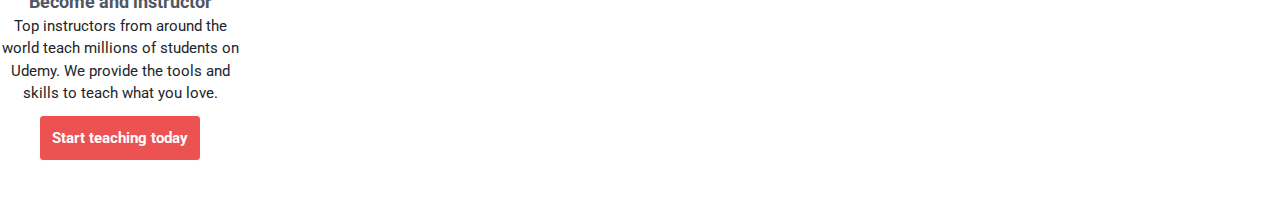
==== commit 07755370: "responsive carousel and add files new-chanel section" ====
--- a/index.html
+++ b/index.html
@@ -2,7 +2,7 @@
 <html lang="en">
 
 <head>
-  <title>Udemy</title>
+  <title>Online Courses - Learn Anything, On Your Schedule | Udemy</title>
   <!-- Required meta tags -->
   <meta charset="utf-8">
   <meta name="viewport" content="width=device-width, initial-scale=1, shrink-to-fit=no">
@@ -15,14 +15,18 @@
   <link rel="stylesheet" href="https://maxcdn.bootstrapcdn.com/font-awesome/4.7.0/css/font-awesome.min.css">
   <!-- GOOGLE FONT ROBOTO -->
   <link href="https://fonts.googleapis.com/css2?family=Roboto:wght@400;700&display=swap" rel="stylesheet">
+  <!-- OWL CAROUSEL -->
+  <link rel="stylesheet" href="./sass/vendors/owl.theme.default.min.css">
+  <link rel="stylesheet" href="./sass/vendors/owl.carousel.min.css">
   <!-- LINK MAIN CSS -->
   <link rel="stylesheet" href="./css/main.css">
 </head>
 
 <body>
+
   <header class="header">
     <div class="header__linear-gradient"></div>
-    <div class="header__content">
+    <div class="header__content container">
       <div class="row align-items-center">
         <div class="d-flex col-9 col-sm-10 col-lg-6">
           <a class="navbar-brand header__logo" href="#"><img src="./img/logo-coral.svg" alt="" srcset=""></a>
@@ -65,11 +69,41 @@
       </div>
     </div>
   </header>
-  <seciton class="carousel fluid-container">
-  
+
+  <seciton class="carousel">
+    <div class="container">
+        <div class="carousel__content d-flex flex-column">
+          <h1>Learn on your schedule</h1>
+          <p>Study any topic, anytime. Explore thousands of courses starting at $12.99 each.</p>
+          <div class="carousel__input-search input-group">
+            <input type="text" class="form-control" placeholder="What do you want to learn ?">
+            <div class="input-group-append">
+              <button class="btn" type="button">
+                <i class="fa fa-search"></i>
+              </button>
+            </div>
+          </div>
+        </div>
+    </div>
 
 
   </seciton>
+
+  <section class="new-chanel">
+    <div class="new-chanel__content container">
+      <div class="row">
+        <div class="col-4">
+          <div class="new-chanel__left">
+            h3{The world’s largest selection of courses}
+            span{Choose from over 100,000 online video courses with new additions published every month}
+          </div>
+        </div>
+        <div class="col-8"></div>
+      </div>
+    </div>
+  </section>
+
+  <div></div>
   <button class="button-1">Add to cart</button>
   <div class="course-item">
     <img src="./img/567828_67d0.jpg" alt="">
@@ -159,6 +193,7 @@
   <script src="./sass/vendors/jquery-3.3.1.slim.min.js"></script>
   <script src="./sass/vendors/popper.min.js"></script>
   <script src="./sass/vendors/bootstrap.min.js"></script>
+  <script src='./sass/vendors/owl.carousel.min.js'></script>
 </body>
 
 </html>--- a/css/main.css
+++ b/css/main.css
@@ -377,8 +377,105 @@
 }
 
 .carousel {
-  background-color: #000;
-  background: url("../../img/banner.jpg") center center no-repeat #000;
+  display: block;
   height: 500px;
+  background: url(../../img/banner.jpg) center center/cover no-repeat;
+  position: relative;
+  margin-bottom: 1.8rem;
+}
+
+.carousel__content {
+  width: 25%;
+  top: 30%;
+  left: 15%;
+  position: absolute;
+}
+
+@media only screen and (max-width: 992px) {
+  .carousel__content {
+    width: 40%;
+  }
+}
+
+@media only screen and (max-width: 768px) {
+  .carousel__content {
+    top: 30%;
+    left: 10%;
+    position: absolute;
+    width: 50%;
+  }
+}
+
+@media only screen and (max-width: 480px) {
+  .carousel__content {
+    top: 30%;
+    left: 0;
+    position: absolute;
+    width: 100%;
+  }
+}
+
+.carousel__content h1 {
+  font-size: 4rem;
+  font-weight: 700;
+  color: #dedfe0;
+  margin-bottom: 1rem;
+}
+
+.carousel__content p {
+  font-size: 1.8rem;
+  font-weight: 400;
+  color: #dedfe0;
+  margin-bottom: 1.8rem;
+}
+
+.carousel__input-search input {
+  padding: 20px 0;
+  text-indent: 10px;
+  font-size: 1.5rem;
+}
+
+.carousel__input-search input:placeholder-shown {
+  text-indent: 10px;
+}
+
+.carousel__input-search input:focus {
+  border-color: red;
+}
+
+.carousel__input-search button {
+  padding: 0 20px;
+  background: white;
+  color: #ec5252;
+  font-size: 1.8rem;
+  border-color: #dedfe0;
+  border-left: transparent;
+}
+
+.carousel__input-search button:hover {
+  background: #ec5252;
+  color: white;
+}
+
+.button-1, .button-find, .header__input-search button, .value-pros h4, .course-item__title p, .course-item__prices span:last-child {
+  font-size: 1.5rem;
+  font-weight: 700;
+}
+
+.course-item__title p, .course-item__title span {
+  white-space: nowrap;
+  overflow: hidden;
+  text-overflow: ellipsis;
+}
+
+.new-chanel {
+  display: block;
+}
+
+.new-chanel__left {
+  padding: 0 32px;
+  display: -webkit-box;
+  display: -ms-flexbox;
+  display: flex;
 }
 /*# sourceMappingURL=main.css.map */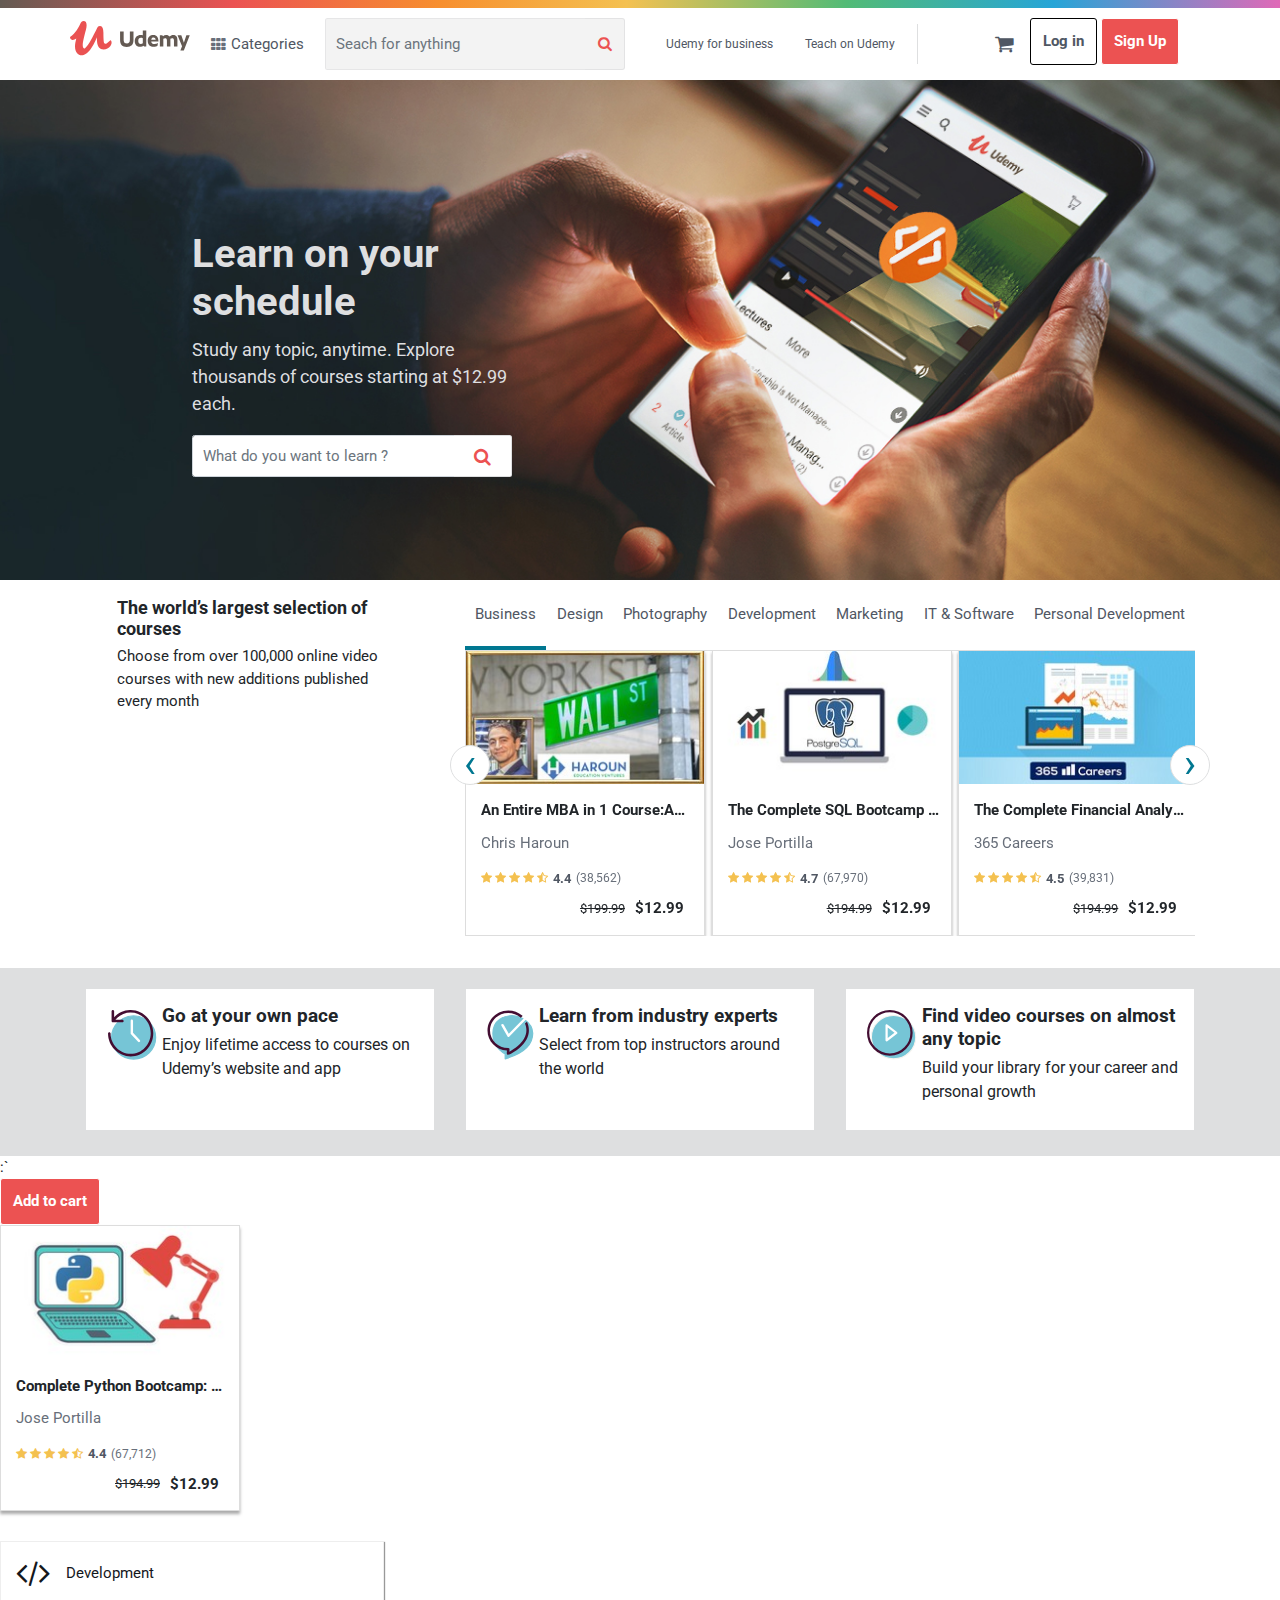
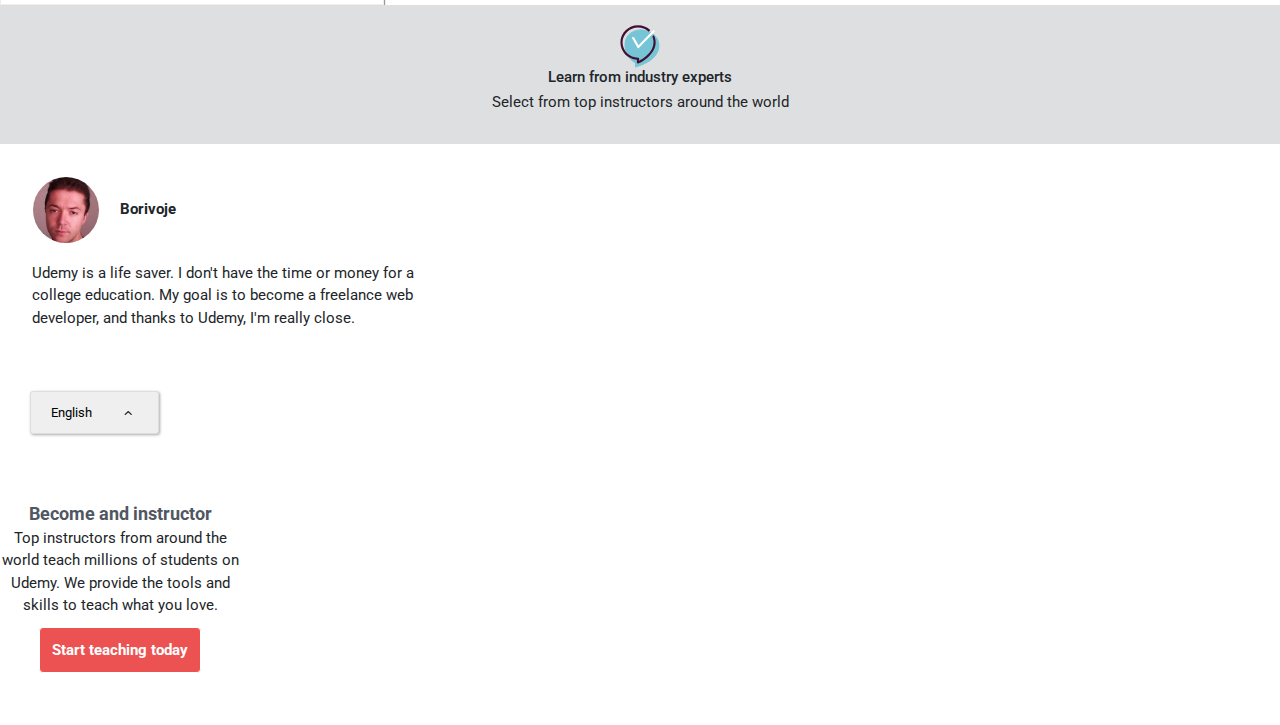
==== commit 2696905e: "finish new-chanel section" ====
--- a/index.html
+++ b/index.html
@@ -92,17 +92,824 @@
   <section class="new-chanel">
     <div class="new-chanel__content container">
       <div class="row">
-        <div class="col-4">
-          <div class="new-chanel__left">
-            h3{The world’s largest selection of courses}
-            span{Choose from over 100,000 online video courses with new additions published every month}
+        <div class="d-none d-xl-block col-xl-4">
+          <div class="new-chanel__left d-flex flex-column align-items-center">
+            <h3>The world’s largest selection of courses</h3>
+            <span>Choose from over 100,000 online video courses with new additions published every month</span>
           </div>
         </div>
-        <div class="col-8"></div>
+        <div class="col-md-12 col-xl-8">
+          <nav>
+            <div class="new-chanel__tabs nav nav-tabs custom-nav" id="nav-tab" role="tablist">
+              <a class="nav-item nav-link active" id="nav-business-tab" data-toggle="tab" href="#nav-business" role="tab" aria-controls="nav-business" aria-selected="true">Business</a>
+              <a class="nav-item nav-link" id="nav-design-tab" data-toggle="tab" href="#nav-design" role="tab" aria-controls="nav-design" aria-selected="false">Design</a>
+              <a class="nav-item nav-link" id="nav-photography-tab" data-toggle="tab" href="#nav-photography" role="tab" aria-controls="nav-photography" aria-selected="false">Photography</a>
+              <a class="nav-item nav-link" id="nav-development-tab" data-toggle="tab" href="#nav-development" role="tab" aria-controls="nav-development" aria-selected="false">Development</a>
+              <a class="nav-item nav-link" id="nav-marketing-tab" data-toggle="tab" href="#nav-marketing" role="tab" aria-controls="nav-marketing" aria-selected="false">Marketing</a>
+              <a class="nav-item nav-link" id="nav-it&software-tab" data-toggle="tab" href="#nav-it&software" role="tab" aria-controls="nav-it&software" aria-selected="false">IT & Software</a>
+              <a class="nav-item nav-link" id="nav-personal-tab" data-toggle="tab" href="#nav-personal-dev" role="tab" aria-controls="nav-personal-dev" aria-selected="false">Personal Development</a>
+            </div>
+          </nav>
+          <div class="tab-content new-change__content" id="nav-tabContent">
+            <div class="tab-pane fade show active" id="nav-business" role="tabpanel" aria-labelledby="nav-business-tab">
+              <div class="owl-carousel owl-theme position-relative">
+                <div class="course-item item">
+                  <img src="./img/bus-1.jpg" alt="">
+                  <div class="course-item__bottom">
+                    <div class="course-item__title">
+                      <div>
+                        <p>An Entire MBA in 1 Course:Award Winning Business School Prof</p>
+                      </div>
+                      <span>Chris Haroun</span>
+                    </div>
+                    <div class="course-item__rated">
+                      <div class="course-item__star">
+                        <i class="fa fa-star"></i>
+                        <i class="fa fa-star"></i>
+                        <i class="fa fa-star"></i>
+                        <i class="fa fa-star"></i>
+                        <i class="fa fa-star-half-o"></i>
+                      </div>
+                      <h4 class="d-inline">4.4</h4>
+                      <span>(38,562)</span>
+                    </div>
+                    <div class="course-item__prices">
+                      <span>$199.99</span>
+                      <span>$12.99</span>
+                    </div>
+                  </div>
+                </div>
+                <div class="course-item item">
+                  <img src="./img/bus-2.jpg" alt="">
+                  <div class="course-item__bottom">
+                    <div class="course-item__title">
+                      <div>
+                        <p>The Complete SQL Bootcamp 2020: Go from Zero to Hero</p>
+                      </div>
+                      <span>Jose Portilla</span>
+                    </div>
+                    <div class="course-item__rated">
+                      <div class="course-item__star">
+                        <i class="fa fa-star"></i>
+                        <i class="fa fa-star"></i>
+                        <i class="fa fa-star"></i>
+                        <i class="fa fa-star"></i>
+                        <i class="fa fa-star-half-o"></i>
+                      </div>
+                      <h4 class="d-inline">4.7</h4>
+                      <span>(67,970)</span>
+                    </div>
+                    <div class="course-item__prices">
+                      <span>$194.99</span>
+                      <span>$12.99</span>
+                    </div>
+                  </div>
+                </div>
+                <div class="course-item item">
+                  <img src="./img/bus-3.jpg" alt="">
+                  <div class="course-item__bottom">
+                    <div class="course-item__title">
+                      <div>
+                        <p>The Complete Financial Analyst Course 2020</p>
+                      </div>
+                      <span>365 Careers</span>
+                    </div>
+                    <div class="course-item__rated">
+                      <div class="course-item__star">
+                        <i class="fa fa-star"></i>
+                        <i class="fa fa-star"></i>
+                        <i class="fa fa-star"></i>
+                        <i class="fa fa-star"></i>
+                        <i class="fa fa-star-half-o"></i>
+                      </div>
+                      <h4 class="d-inline">4.5</h4>
+                      <span>(39,831)</span>
+                    </div>
+                    <div class="course-item__prices">
+                      <span>$194.99</span>
+                      <span>$12.99</span>
+                    </div>
+                  </div>
+                </div>
+                <div class="course-item item">
+                  <img src="./img/bus-4.jpg" alt="">
+                  <div class="course-item__bottom">
+                    <div class="course-item__title">
+                      <div>
+                        <p>PMP Exam Prep Seminar - PMBOK Guide 6</p>
+                      </div>
+                      <span>Joseph Phillips</span>
+                    </div>
+                    <div class="course-item__rated">
+                      <div class="course-item__star">
+                        <i class="fa fa-star"></i>
+                        <i class="fa fa-star"></i>
+                        <i class="fa fa-star"></i>
+                        <i class="fa fa-star"></i>
+                        <i class="fa fa-star-half-o"></i>
+                      </div>
+                      <h4 class="d-inline">4.6</h4>
+                      <span>(46,645)</span>
+                    </div>
+                    <div class="course-item__prices">
+                      <span>$199.99</span>
+                      <span>$12.99</span>
+                    </div>
+                  </div>
+                </div>
+            </div>
+            </div>
+            <div class="tab-pane fade" id="nav-design" role="tabpanel" aria-labelledby="nav-design-tab">
+              <div class="owl-carousel owl-theme">
+                <div class="course-item item">
+                  <img src="./img/bus-1.jpg" alt="">
+                  <div class="course-item__bottom">
+                    <div class="course-item__title">
+                      <div>
+                        <p>An Entire MBA in 1 Course:Award Winning Business School Prof</p>
+                      </div>
+                      <span>Chris Haroun</span>
+                    </div>
+                    <div class="course-item__rated">
+                      <div class="course-item__star">
+                        <i class="fa fa-star"></i>
+                        <i class="fa fa-star"></i>
+                        <i class="fa fa-star"></i>
+                        <i class="fa fa-star"></i>
+                        <i class="fa fa-star-half-o"></i>
+                      </div>
+                      <h4 class="d-inline">4.4</h4>
+                      <span>(38,562)</span>
+                    </div>
+                    <div class="course-item__prices">
+                      <span>$199.99</span>
+                      <span>$12.99</span>
+                    </div>
+                  </div>
+                </div>
+                <div class="course-item item">
+                  <img src="./img/bus-2.jpg" alt="">
+                  <div class="course-item__bottom">
+                    <div class="course-item__title">
+                      <div>
+                        <p>The Complete SQL Bootcamp 2020: Go from Zero to Hero</p>
+                      </div>
+                      <span>Jose Portilla</span>
+                    </div>
+                    <div class="course-item__rated">
+                      <div class="course-item__star">
+                        <i class="fa fa-star"></i>
+                        <i class="fa fa-star"></i>
+                        <i class="fa fa-star"></i>
+                        <i class="fa fa-star"></i>
+                        <i class="fa fa-star-half-o"></i>
+                      </div>
+                      <h4 class="d-inline">4.7</h4>
+                      <span>(67,970)</span>
+                    </div>
+                    <div class="course-item__prices">
+                      <span>$194.99</span>
+                      <span>$12.99</span>
+                    </div>
+                  </div>
+                </div>
+                <div class="course-item item">
+                  <img src="./img/bus-3.jpg" alt="">
+                  <div class="course-item__bottom">
+                    <div class="course-item__title">
+                      <div>
+                        <p>The Complete Financial Analyst Course 2020</p>
+                      </div>
+                      <span>365 Careers</span>
+                    </div>
+                    <div class="course-item__rated">
+                      <div class="course-item__star">
+                        <i class="fa fa-star"></i>
+                        <i class="fa fa-star"></i>
+                        <i class="fa fa-star"></i>
+                        <i class="fa fa-star"></i>
+                        <i class="fa fa-star-half-o"></i>
+                      </div>
+                      <h4 class="d-inline">4.5</h4>
+                      <span>(39,831)</span>
+                    </div>
+                    <div class="course-item__prices">
+                      <span>$194.99</span>
+                      <span>$12.99</span>
+                    </div>
+                  </div>
+                </div>
+                <div class="course-item item">
+                  <img src="./img/bus-4.jpg" alt="">
+                  <div class="course-item__bottom">
+                    <div class="course-item__title">
+                      <div>
+                        <p>PMP Exam Prep Seminar - PMBOK Guide 6</p>
+                      </div>
+                      <span>Joseph Phillips</span>
+                    </div>
+                    <div class="course-item__rated">
+                      <div class="course-item__star">
+                        <i class="fa fa-star"></i>
+                        <i class="fa fa-star"></i>
+                        <i class="fa fa-star"></i>
+                        <i class="fa fa-star"></i>
+                        <i class="fa fa-star-half-o"></i>
+                      </div>
+                      <h4 class="d-inline">4.6</h4>
+                      <span>(46,645)</span>
+                    </div>
+                    <div class="course-item__prices">
+                      <span>$199.99</span>
+                      <span>$12.99</span>
+                    </div>
+                  </div>
+                </div>
+            </div>
+            </div>
+            <div class="tab-pane fade" id="nav-photography" role="tabpanel" aria-labelledby="nav-photography-tab">
+              <div class="owl-carousel owl-theme">
+                <div class="course-item item">
+                  <img src="./img/bus-1.jpg" alt="">
+                  <div class="course-item__bottom">
+                    <div class="course-item__title">
+                      <div>
+                        <p>An Entire MBA in 1 Course:Award Winning Business School Prof</p>
+                      </div>
+                      <span>Chris Haroun</span>
+                    </div>
+                    <div class="course-item__rated">
+                      <div class="course-item__star">
+                        <i class="fa fa-star"></i>
+                        <i class="fa fa-star"></i>
+                        <i class="fa fa-star"></i>
+                        <i class="fa fa-star"></i>
+                        <i class="fa fa-star-half-o"></i>
+                      </div>
+                      <h4 class="d-inline">4.4</h4>
+                      <span>(38,562)</span>
+                    </div>
+                    <div class="course-item__prices">
+                      <span>$199.99</span>
+                      <span>$12.99</span>
+                    </div>
+                  </div>
+                </div>
+                <div class="course-item item">
+                  <img src="./img/bus-2.jpg" alt="">
+                  <div class="course-item__bottom">
+                    <div class="course-item__title">
+                      <div>
+                        <p>The Complete SQL Bootcamp 2020: Go from Zero to Hero</p>
+                      </div>
+                      <span>Jose Portilla</span>
+                    </div>
+                    <div class="course-item__rated">
+                      <div class="course-item__star">
+                        <i class="fa fa-star"></i>
+                        <i class="fa fa-star"></i>
+                        <i class="fa fa-star"></i>
+                        <i class="fa fa-star"></i>
+                        <i class="fa fa-star-half-o"></i>
+                      </div>
+                      <h4 class="d-inline">4.7</h4>
+                      <span>(67,970)</span>
+                    </div>
+                    <div class="course-item__prices">
+                      <span>$194.99</span>
+                      <span>$12.99</span>
+                    </div>
+                  </div>
+                </div>
+                <div class="course-item item">
+                  <img src="./img/bus-3.jpg" alt="">
+                  <div class="course-item__bottom">
+                    <div class="course-item__title">
+                      <div>
+                        <p>The Complete Financial Analyst Course 2020</p>
+                      </div>
+                      <span>365 Careers</span>
+                    </div>
+                    <div class="course-item__rated">
+                      <div class="course-item__star">
+                        <i class="fa fa-star"></i>
+                        <i class="fa fa-star"></i>
+                        <i class="fa fa-star"></i>
+                        <i class="fa fa-star"></i>
+                        <i class="fa fa-star-half-o"></i>
+                      </div>
+                      <h4 class="d-inline">4.5</h4>
+                      <span>(39,831)</span>
+                    </div>
+                    <div class="course-item__prices">
+                      <span>$194.99</span>
+                      <span>$12.99</span>
+                    </div>
+                  </div>
+                </div>
+                <div class="course-item item">
+                  <img src="./img/bus-4.jpg" alt="">
+                  <div class="course-item__bottom">
+                    <div class="course-item__title">
+                      <div>
+                        <p>PMP Exam Prep Seminar - PMBOK Guide 6</p>
+                      </div>
+                      <span>Joseph Phillips</span>
+                    </div>
+                    <div class="course-item__rated">
+                      <div class="course-item__star">
+                        <i class="fa fa-star"></i>
+                        <i class="fa fa-star"></i>
+                        <i class="fa fa-star"></i>
+                        <i class="fa fa-star"></i>
+                        <i class="fa fa-star-half-o"></i>
+                      </div>
+                      <h4 class="d-inline">4.6</h4>
+                      <span>(46,645)</span>
+                    </div>
+                    <div class="course-item__prices">
+                      <span>$199.99</span>
+                      <span>$12.99</span>
+                    </div>
+                  </div>
+                </div>
+            </div>
+            </div>
+            <div class="tab-pane fade" id="nav-development" role="tabpanel" aria-labelledby="nav-development-tab">
+              <div class="owl-carousel owl-theme">
+                <div class="course-item item">
+                  <img src="./img/bus-1.jpg" alt="">
+                  <div class="course-item__bottom">
+                    <div class="course-item__title">
+                      <div>
+                        <p>An Entire MBA in 1 Course:Award Winning Business School Prof</p>
+                      </div>
+                      <span>Chris Haroun</span>
+                    </div>
+                    <div class="course-item__rated">
+                      <div class="course-item__star">
+                        <i class="fa fa-star"></i>
+                        <i class="fa fa-star"></i>
+                        <i class="fa fa-star"></i>
+                        <i class="fa fa-star"></i>
+                        <i class="fa fa-star-half-o"></i>
+                      </div>
+                      <h4 class="d-inline">4.4</h4>
+                      <span>(38,562)</span>
+                    </div>
+                    <div class="course-item__prices">
+                      <span>$199.99</span>
+                      <span>$12.99</span>
+                    </div>
+                  </div>
+                </div>
+                <div class="course-item item">
+                  <img src="./img/bus-2.jpg" alt="">
+                  <div class="course-item__bottom">
+                    <div class="course-item__title">
+                      <div>
+                        <p>The Complete SQL Bootcamp 2020: Go from Zero to Hero</p>
+                      </div>
+                      <span>Jose Portilla</span>
+                    </div>
+                    <div class="course-item__rated">
+                      <div class="course-item__star">
+                        <i class="fa fa-star"></i>
+                        <i class="fa fa-star"></i>
+                        <i class="fa fa-star"></i>
+                        <i class="fa fa-star"></i>
+                        <i class="fa fa-star-half-o"></i>
+                      </div>
+                      <h4 class="d-inline">4.7</h4>
+                      <span>(67,970)</span>
+                    </div>
+                    <div class="course-item__prices">
+                      <span>$194.99</span>
+                      <span>$12.99</span>
+                    </div>
+                  </div>
+                </div>
+                <div class="course-item item">
+                  <img src="./img/bus-3.jpg" alt="">
+                  <div class="course-item__bottom">
+                    <div class="course-item__title">
+                      <div>
+                        <p>The Complete Financial Analyst Course 2020</p>
+                      </div>
+                      <span>365 Careers</span>
+                    </div>
+                    <div class="course-item__rated">
+                      <div class="course-item__star">
+                        <i class="fa fa-star"></i>
+                        <i class="fa fa-star"></i>
+                        <i class="fa fa-star"></i>
+                        <i class="fa fa-star"></i>
+                        <i class="fa fa-star-half-o"></i>
+                      </div>
+                      <h4 class="d-inline">4.5</h4>
+                      <span>(39,831)</span>
+                    </div>
+                    <div class="course-item__prices">
+                      <span>$194.99</span>
+                      <span>$12.99</span>
+                    </div>
+                  </div>
+                </div>
+                <div class="course-item item">
+                  <img src="./img/bus-4.jpg" alt="">
+                  <div class="course-item__bottom">
+                    <div class="course-item__title">
+                      <div>
+                        <p>PMP Exam Prep Seminar - PMBOK Guide 6</p>
+                      </div>
+                      <span>Joseph Phillips</span>
+                    </div>
+                    <div class="course-item__rated">
+                      <div class="course-item__star">
+                        <i class="fa fa-star"></i>
+                        <i class="fa fa-star"></i>
+                        <i class="fa fa-star"></i>
+                        <i class="fa fa-star"></i>
+                        <i class="fa fa-star-half-o"></i>
+                      </div>
+                      <h4 class="d-inline">4.6</h4>
+                      <span>(46,645)</span>
+                    </div>
+                    <div class="course-item__prices">
+                      <span>$199.99</span>
+                      <span>$12.99</span>
+                    </div>
+                  </div>
+                </div>
+            </div>
+            </div>
+            <div class="tab-pane fade" id="nav-marketing" role="tabpanel" aria-labelledby="nav-marketing-tab">
+              <div class="owl-carousel owl-theme">
+                <div class="course-item item">
+                  <img src="./img/bus-1.jpg" alt="">
+                  <div class="course-item__bottom">
+                    <div class="course-item__title">
+                      <div>
+                        <p>An Entire MBA in 1 Course:Award Winning Business School Prof</p>
+                      </div>
+                      <span>Chris Haroun</span>
+                    </div>
+                    <div class="course-item__rated">
+                      <div class="course-item__star">
+                        <i class="fa fa-star"></i>
+                        <i class="fa fa-star"></i>
+                        <i class="fa fa-star"></i>
+                        <i class="fa fa-star"></i>
+                        <i class="fa fa-star-half-o"></i>
+                      </div>
+                      <h4 class="d-inline">4.4</h4>
+                      <span>(38,562)</span>
+                    </div>
+                    <div class="course-item__prices">
+                      <span>$199.99</span>
+                      <span>$12.99</span>
+                    </div>
+                  </div>
+                </div>
+                <div class="course-item item">
+                  <img src="./img/bus-2.jpg" alt="">
+                  <div class="course-item__bottom">
+                    <div class="course-item__title">
+                      <div>
+                        <p>The Complete SQL Bootcamp 2020: Go from Zero to Hero</p>
+                      </div>
+                      <span>Jose Portilla</span>
+                    </div>
+                    <div class="course-item__rated">
+                      <div class="course-item__star">
+                        <i class="fa fa-star"></i>
+                        <i class="fa fa-star"></i>
+                        <i class="fa fa-star"></i>
+                        <i class="fa fa-star"></i>
+                        <i class="fa fa-star-half-o"></i>
+                      </div>
+                      <h4 class="d-inline">4.7</h4>
+                      <span>(67,970)</span>
+                    </div>
+                    <div class="course-item__prices">
+                      <span>$194.99</span>
+                      <span>$12.99</span>
+                    </div>
+                  </div>
+                </div>
+                <div class="course-item item">
+                  <img src="./img/bus-3.jpg" alt="">
+                  <div class="course-item__bottom">
+                    <div class="course-item__title">
+                      <div>
+                        <p>The Complete Financial Analyst Course 2020</p>
+                      </div>
+                      <span>365 Careers</span>
+                    </div>
+                    <div class="course-item__rated">
+                      <div class="course-item__star">
+                        <i class="fa fa-star"></i>
+                        <i class="fa fa-star"></i>
+                        <i class="fa fa-star"></i>
+                        <i class="fa fa-star"></i>
+                        <i class="fa fa-star-half-o"></i>
+                      </div>
+                      <h4 class="d-inline">4.5</h4>
+                      <span>(39,831)</span>
+                    </div>
+                    <div class="course-item__prices">
+                      <span>$194.99</span>
+                      <span>$12.99</span>
+                    </div>
+                  </div>
+                </div>
+                <div class="course-item item">
+                  <img src="./img/bus-4.jpg" alt="">
+                  <div class="course-item__bottom">
+                    <div class="course-item__title">
+                      <div>
+                        <p>PMP Exam Prep Seminar - PMBOK Guide 6</p>
+                      </div>
+                      <span>Joseph Phillips</span>
+                    </div>
+                    <div class="course-item__rated">
+                      <div class="course-item__star">
+                        <i class="fa fa-star"></i>
+                        <i class="fa fa-star"></i>
+                        <i class="fa fa-star"></i>
+                        <i class="fa fa-star"></i>
+                        <i class="fa fa-star-half-o"></i>
+                      </div>
+                      <h4 class="d-inline">4.6</h4>
+                      <span>(46,645)</span>
+                    </div>
+                    <div class="course-item__prices">
+                      <span>$199.99</span>
+                      <span>$12.99</span>
+                    </div>
+                  </div>
+                </div>
+            </div>
+            </div>
+            <div class="tab-pane fade" id="nav-it&software" role="tabpanel" aria-labelledby="nav-it&software-tab">
+              <div class="owl-carousel owl-theme">
+                <div class="course-item item">
+                  <img src="./img/bus-1.jpg" alt="">
+                  <div class="course-item__bottom">
+                    <div class="course-item__title">
+                      <div>
+                        <p>An Entire MBA in 1 Course:Award Winning Business School Prof</p>
+                      </div>
+                      <span>Chris Haroun</span>
+                    </div>
+                    <div class="course-item__rated">
+                      <div class="course-item__star">
+                        <i class="fa fa-star"></i>
+                        <i class="fa fa-star"></i>
+                        <i class="fa fa-star"></i>
+                        <i class="fa fa-star"></i>
+                        <i class="fa fa-star-half-o"></i>
+                      </div>
+                      <h4 class="d-inline">4.4</h4>
+                      <span>(38,562)</span>
+                    </div>
+                    <div class="course-item__prices">
+                      <span>$199.99</span>
+                      <span>$12.99</span>
+                    </div>
+                  </div>
+                </div>
+                <div class="course-item item">
+                  <img src="./img/bus-2.jpg" alt="">
+                  <div class="course-item__bottom">
+                    <div class="course-item__title">
+                      <div>
+                        <p>The Complete SQL Bootcamp 2020: Go from Zero to Hero</p>
+                      </div>
+                      <span>Jose Portilla</span>
+                    </div>
+                    <div class="course-item__rated">
+                      <div class="course-item__star">
+                        <i class="fa fa-star"></i>
+                        <i class="fa fa-star"></i>
+                        <i class="fa fa-star"></i>
+                        <i class="fa fa-star"></i>
+                        <i class="fa fa-star-half-o"></i>
+                      </div>
+                      <h4 class="d-inline">4.7</h4>
+                      <span>(67,970)</span>
+                    </div>
+                    <div class="course-item__prices">
+                      <span>$194.99</span>
+                      <span>$12.99</span>
+                    </div>
+                  </div>
+                </div>
+                <div class="course-item item">
+                  <img src="./img/bus-3.jpg" alt="">
+                  <div class="course-item__bottom">
+                    <div class="course-item__title">
+                      <div>
+                        <p>The Complete Financial Analyst Course 2020</p>
+                      </div>
+                      <span>365 Careers</span>
+                    </div>
+                    <div class="course-item__rated">
+                      <div class="course-item__star">
+                        <i class="fa fa-star"></i>
+                        <i class="fa fa-star"></i>
+                        <i class="fa fa-star"></i>
+                        <i class="fa fa-star"></i>
+                        <i class="fa fa-star-half-o"></i>
+                      </div>
+                      <h4 class="d-inline">4.5</h4>
+                      <span>(39,831)</span>
+                    </div>
+                    <div class="course-item__prices">
+                      <span>$194.99</span>
+                      <span>$12.99</span>
+                    </div>
+                  </div>
+                </div>
+                <div class="course-item item">
+                  <img src="./img/bus-4.jpg" alt="">
+                  <div class="course-item__bottom">
+                    <div class="course-item__title">
+                      <div>
+                        <p>PMP Exam Prep Seminar - PMBOK Guide 6</p>
+                      </div>
+                      <span>Joseph Phillips</span>
+                    </div>
+                    <div class="course-item__rated">
+                      <div class="course-item__star">
+                        <i class="fa fa-star"></i>
+                        <i class="fa fa-star"></i>
+                        <i class="fa fa-star"></i>
+                        <i class="fa fa-star"></i>
+                        <i class="fa fa-star-half-o"></i>
+                      </div>
+                      <h4 class="d-inline">4.6</h4>
+                      <span>(46,645)</span>
+                    </div>
+                    <div class="course-item__prices">
+                      <span>$199.99</span>
+                      <span>$12.99</span>
+                    </div>
+                  </div>
+                </div>
+            </div>
+            </div>
+            <div class="tab-pane fade" id="nav-personal-dev" role="tabpanel" aria-labelledby="nav-personal-tab">
+              <div class="owl-carousel owl-theme">
+                <div class="course-item item">
+                  <img src="./img/bus-1.jpg" alt="">
+                  <div class="course-item__bottom">
+                    <div class="course-item__title">
+                      <div>
+                        <p>An Entire MBA in 1 Course:Award Winning Business School Prof</p>
+                      </div>
+                      <span>Chris Haroun</span>
+                    </div>
+                    <div class="course-item__rated">
+                      <div class="course-item__star">
+                        <i class="fa fa-star"></i>
+                        <i class="fa fa-star"></i>
+                        <i class="fa fa-star"></i>
+                        <i class="fa fa-star"></i>
+                        <i class="fa fa-star-half-o"></i>
+                      </div>
+                      <h4 class="d-inline">4.4</h4>
+                      <span>(38,562)</span>
+                    </div>
+                    <div class="course-item__prices">
+                      <span>$199.99</span>
+                      <span>$12.99</span>
+                    </div>
+                  </div>
+                </div>
+                <div class="course-item item">
+                  <img src="./img/bus-2.jpg" alt="">
+                  <div class="course-item__bottom">
+                    <div class="course-item__title">
+                      <div>
+                        <p>The Complete SQL Bootcamp 2020: Go from Zero to Hero</p>
+                      </div>
+                      <span>Jose Portilla</span>
+                    </div>
+                    <div class="course-item__rated">
+                      <div class="course-item__star">
+                        <i class="fa fa-star"></i>
+                        <i class="fa fa-star"></i>
+                        <i class="fa fa-star"></i>
+                        <i class="fa fa-star"></i>
+                        <i class="fa fa-star-half-o"></i>
+                      </div>
+                      <h4 class="d-inline">4.7</h4>
+                      <span>(67,970)</span>
+                    </div>
+                    <div class="course-item__prices">
+                      <span>$194.99</span>
+                      <span>$12.99</span>
+                    </div>
+                  </div>
+                </div>
+                <div class="course-item item">
+                  <img src="./img/bus-3.jpg" alt="">
+                  <div class="course-item__bottom">
+                    <div class="course-item__title">
+                      <div>
+                        <p>The Complete Financial Analyst Course 2020</p>
+                      </div>
+                      <span>365 Careers</span>
+                    </div>
+                    <div class="course-item__rated">
+                      <div class="course-item__star">
+                        <i class="fa fa-star"></i>
+                        <i class="fa fa-star"></i>
+                        <i class="fa fa-star"></i>
+                        <i class="fa fa-star"></i>
+                        <i class="fa fa-star-half-o"></i>
+                      </div>
+                      <h4 class="d-inline">4.5</h4>
+                      <span>(39,831)</span>
+                    </div>
+                    <div class="course-item__prices">
+                      <span>$194.99</span>
+                      <span>$12.99</span>
+                    </div>
+                  </div>
+                </div>
+                <div class="course-item item">
+                  <img src="./img/bus-4.jpg" alt="">
+                  <div class="course-item__bottom">
+                    <div class="course-item__title">
+                      <div>
+                        <p>PMP Exam Prep Seminar - PMBOK Guide 6</p>
+                      </div>
+                      <span>Joseph Phillips</span>
+                    </div>
+                    <div class="course-item__rated">
+                      <div class="course-item__star">
+                        <i class="fa fa-star"></i>
+                        <i class="fa fa-star"></i>
+                        <i class="fa fa-star"></i>
+                        <i class="fa fa-star"></i>
+                        <i class="fa fa-star-half-o"></i>
+                      </div>
+                      <h4 class="d-inline">4.6</h4>
+                      <span>(46,645)</span>
+                    </div>
+                    <div class="course-item__prices">
+                      <span>$199.99</span>
+                      <span>$12.99</span>
+                    </div>
+                  </div>
+                </div>
+            </div>
+            </div>
+          </div>
+        </div>
+      </div>
+    </div>
+    <div class="new-chanel__values container-fluid">
+      <div class="container">
+        <div class="row">
+          <div class="col-12 col-md-4 mb-2">
+            <div class="item value-pros d-flex align-items-md-start align-items-center flex-column flex-md-row text-center text-md-left">
+              <img class="p-2" src="./img/go_own_pace.svg" alt="">
+              <div>
+                <h4>Go at your own pace</h4>
+                <p>Enjoy lifetime access to courses on Udemy’s website and app</p>
+              </div>
+            </div>
+          </div>
+          <div class="col-12 col-md-4 mb-2">
+            <div class="item value-pros d-flex align-items-md-start align-items-center flex-column flex-md-row text-center text-md-left">
+              <img class="p-2"src="./img/learn_from_experts.svg" alt="">
+              <div>
+                <h4>Learn from industry experts</h4>
+                <p>Select from top instructors around the world</p>
+              </div>
+            </div>
+          </div>
+          <div class="col-12 col-md-4 mb-2">
+            <div class="item value-pros d-flex align-items-md-start align-items-center flex-column flex-md-row text-center text-md-left">
+              <img class="p-2" src="./img/video_courses.svg" alt="">
+              <div>
+                <h4>Find video courses on almost any topic</h4>
+                <p>Build your library for your career and personal growth</p>
+              </div>
+            </div>
+          </div>
+      </div>
+
+      </div>
+     
       </div>
     </div>
   </section>
-
+  
+  :`
   <div></div>
   <button class="button-1">Add to cart</button>
   <div class="course-item">
@@ -140,7 +947,7 @@
     </div>
   </a>
 
-  <div class="value-pros d-flex flex-column align-items-center">
+  <div class="new-chanel__values d-flex flex-column align-items-center">
     <img src="./img/learn_from_experts.svg" alt="">
     <h4>Learn from industry experts</h4>
     <p>Select from top instructors around the world</p>
@@ -194,6 +1001,30 @@
   <script src="./sass/vendors/popper.min.js"></script>
   <script src="./sass/vendors/bootstrap.min.js"></script>
   <script src='./sass/vendors/owl.carousel.min.js'></script>
+  <script>
+    //START OWL CAROUSEL
+    $('.owl-carousel').owlCarousel({
+        loop: true,
+        margin: 10,
+        nav: true,
+        dots: false,
+        responsive: {
+          0: {
+            items: 1
+          },
+          600: {
+            items: 3
+          },
+          1200: {
+            items: 3
+          }
+        }
+      })
+
+    
+
+//END OWL CAROUSEL
+  </script>
 </body>
 
 </html>--- a/css/main.css
+++ b/css/main.css
@@ -95,18 +95,6 @@
 
 .btn-lang .lang-select a:hover {
   background-color: #EEE;
-}
-
-.value-pros {
-  padding: 1.6rem;
-}
-
-.value-pros h4 {
-  font-size: 1.9rem;
-}
-
-.value-pros p {
-  font-size: 1.6rem;
 }
 
 .review-card {
@@ -185,11 +173,31 @@
   border-radius: 4px;
 }
 
+.value-pros {
+  height: 100%;
+  padding: 1.6rem;
+  border: 1px solid #dedfe0;
+  background: white;
+}
+
+.value-pros img {
+  height: 60px;
+}
+
+.value-pros h4 {
+  font-size: 1.9rem;
+}
+
+.value-pros p {
+  font-size: 1.6rem;
+}
+
 .course-item {
   width: 240px;
   border: 1px solid #DDD;
   -webkit-box-shadow: 0 3px 3px #AAA;
           box-shadow: 0 3px 3px #AAA;
+  padding-bottom: 15px;
 }
 
 .course-item img {
@@ -468,14 +476,142 @@
   text-overflow: ellipsis;
 }
 
-.new-chanel {
-  display: block;
-}
-
-.new-chanel__left {
-  padding: 0 32px;
+.panel {
+  width: 30%;
+  padding: 1.5rem;
   display: -webkit-box;
   display: -ms-flexbox;
   display: flex;
+  -webkit-box-align: center;
+      -ms-flex-align: center;
+          align-items: center;
+  border: 1px solid #EEE;
+  -webkit-box-shadow: 1px 1px 1px #999;
+          box-shadow: 1px 1px 1px #999;
+}
+
+.panel i {
+  font-size: 3.2rem;
+  padding-right: 1.6rem;
+  color: #14171C;
+}
+
+.panel span {
+  font-size: 1.5rem;
+  color: #14171C;
+}
+
+.panel:hover {
+  border-color: #FFF;
+  -webkit-box-shadow: 1px 1px 10px #888;
+          box-shadow: 1px 1px 10px #888;
+}
+
+.partner {
+  width: 240px;
+  padding: 36px 0 22px;
+  text-align: center;
+}
+
+.partner a {
+  font-size: 1.8rem;
+  font-weight: 700;
+  color: #505763;
+}
+
+.partner p {
+  font-size: 1.5rem;
+}
+
+.partner button {
+  border-radius: 4px;
+}
+
+.value-pros {
+  height: 100%;
+  padding: 1.6rem;
+  border: 1px solid #dedfe0;
+  background: white;
+}
+
+.value-pros img {
+  height: 60px;
+}
+
+.value-pros h4 {
+  font-size: 1.9rem;
+}
+
+.value-pros p {
+  font-size: 1.6rem;
+}
+
+.owl-prev span {
+  color: #007791;
+  font-size: 40px;
+  position: absolute;
+  top: 30%;
+  left: -2%;
+  width: 40px;
+  height: 40px;
+  line-height: 35px;
+  border: 1px solid #dedfe0;
+  border-radius: 50%;
+  background-color: white;
+}
+
+.owl-next span {
+  color: #007791;
+  font-size: 40px;
+  position: absolute;
+  top: 30%;
+  right: -2%;
+  width: 40px;
+  height: 40px;
+  line-height: 35px;
+  border: 1px solid #dedfe0;
+  border-radius: 50%;
+  background-color: white;
+}
+
+.new-chanel__left {
+  background: white;
+  padding: 0 32px;
+}
+
+.new-chanel__left h3 {
+  font-weight: 700;
+}
+
+.new-chanel__tabs#nav-tab.nav.nav-tabs.custom-nav {
+  border: none;
+  -webkit-box-pack: justify;
+      -ms-flex-pack: justify;
+          justify-content: space-between;
+  -ms-flex-wrap: nowrap;
+      flex-wrap: nowrap;
+}
+
+.new-chanel__tabs#nav-tab.nav.nav-tabs.custom-nav .nav-item {
+  color: #505763;
+  border: none;
+  border-bottom: 1px solid #dedfe0;
+  color: "";
+}
+
+.new-chanel__tabs#nav-tab.nav.nav-tabs.custom-nav .nav-item:hover {
+  border: none;
+  border-bottom: 1px solid #dedfe0;
+}
+
+.new-chanel__tabs#nav-tab.nav.nav-tabs.custom-nav .nav-item.nav-link.active {
+  padding-bottom: 20px;
+  border: none;
+  border-bottom: 5px solid #007791;
+}
+
+.new-chanel__values {
+  padding: 20px 0;
+  background: #dedfe0;
 }
 /*# sourceMappingURL=main.css.map */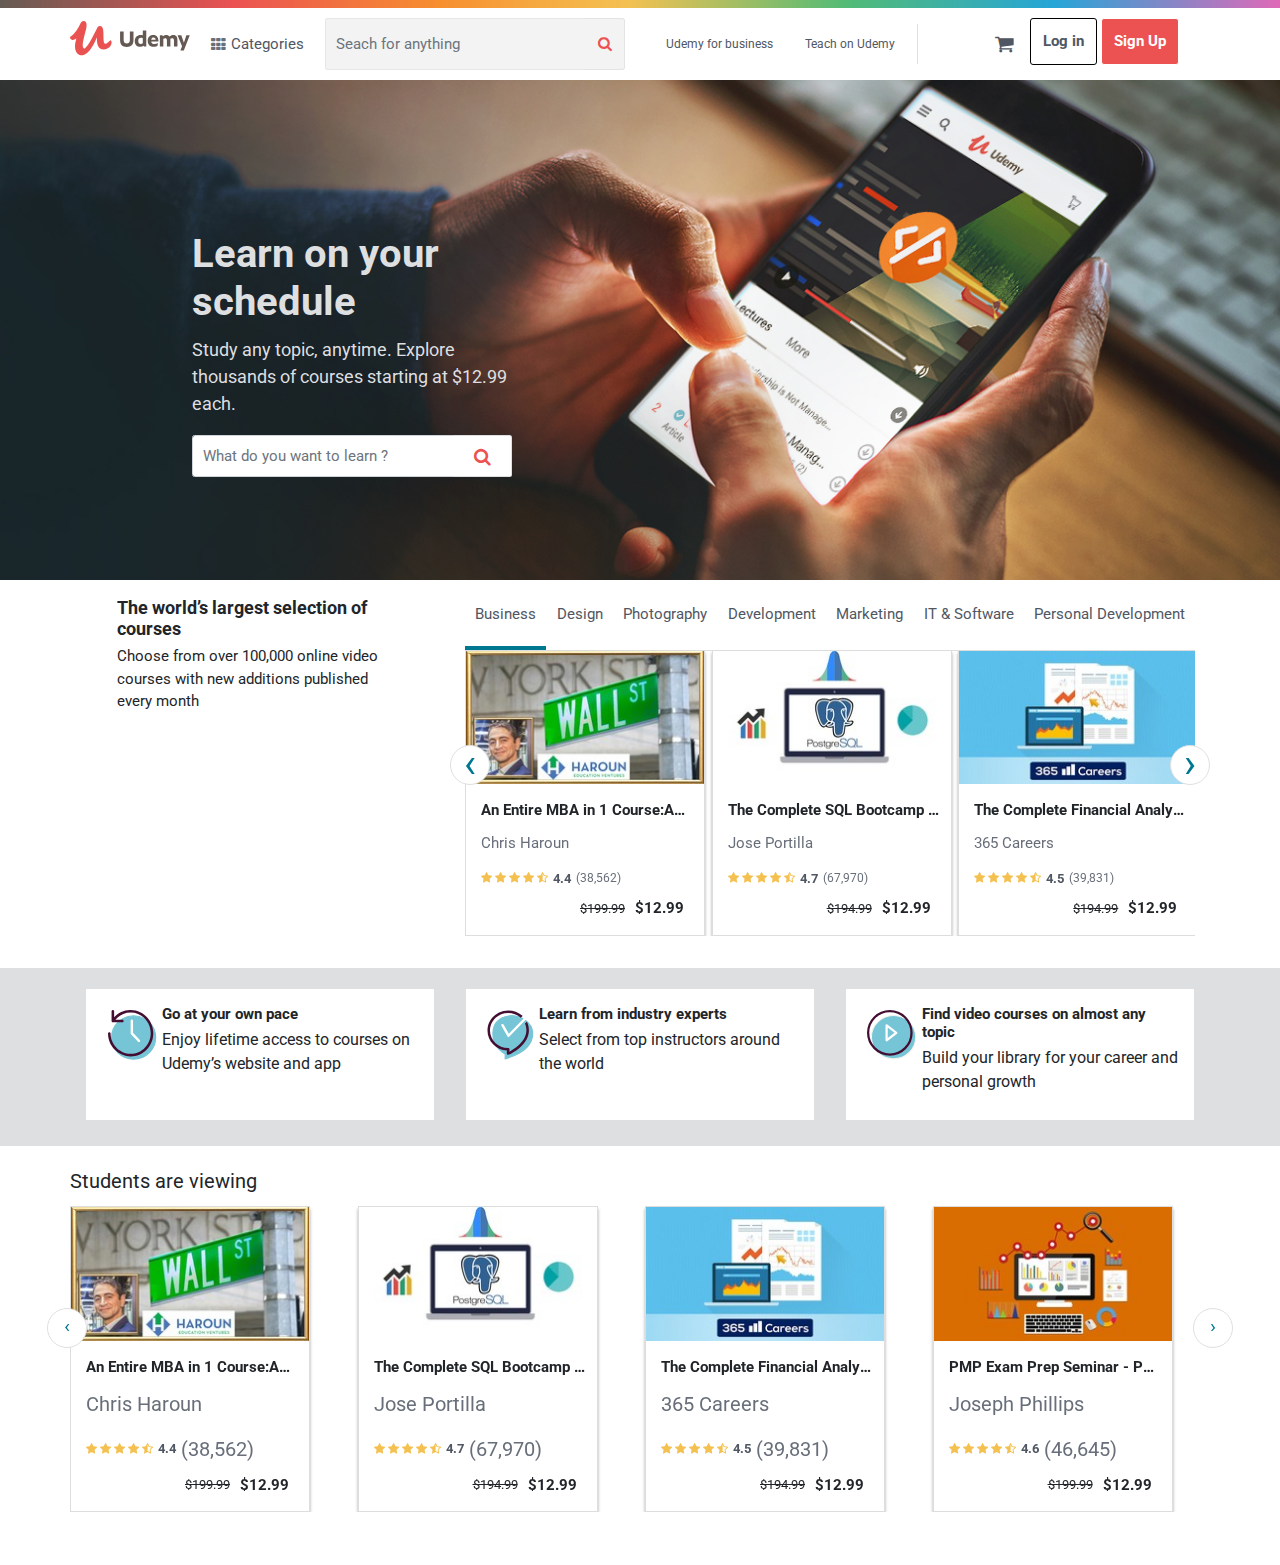
==== commit 123e8839: "finish section viewing" ====
--- a/index.html
+++ b/index.html
@@ -112,7 +112,7 @@
           </nav>
           <div class="tab-content new-change__content" id="nav-tabContent">
             <div class="tab-pane fade show active" id="nav-business" role="tabpanel" aria-labelledby="nav-business-tab">
-              <div class="owl-carousel owl-theme position-relative">
+              <div class="owl-one owl-carousel owl-theme position-relative" id="owl-one">
                 <div class="course-item item">
                   <img src="./img/bus-1.jpg" alt="">
                   <div class="course-item__bottom">
@@ -220,7 +220,7 @@
             </div>
             </div>
             <div class="tab-pane fade" id="nav-design" role="tabpanel" aria-labelledby="nav-design-tab">
-              <div class="owl-carousel owl-theme">
+              <div class="owl-one owl-carousel owl-theme position-relative" id="owl-one">
                 <div class="course-item item">
                   <img src="./img/bus-1.jpg" alt="">
                   <div class="course-item__bottom">
@@ -328,7 +328,7 @@
             </div>
             </div>
             <div class="tab-pane fade" id="nav-photography" role="tabpanel" aria-labelledby="nav-photography-tab">
-              <div class="owl-carousel owl-theme">
+              <div class="owl-one owl-carousel owl-theme position-relative" id="owl-one">
                 <div class="course-item item">
                   <img src="./img/bus-1.jpg" alt="">
                   <div class="course-item__bottom">
@@ -436,7 +436,7 @@
             </div>
             </div>
             <div class="tab-pane fade" id="nav-development" role="tabpanel" aria-labelledby="nav-development-tab">
-              <div class="owl-carousel owl-theme">
+              <div class="owl-one owl-carousel owl-theme" id="owl-one">
                 <div class="course-item item">
                   <img src="./img/bus-1.jpg" alt="">
                   <div class="course-item__bottom">
@@ -544,7 +544,7 @@
             </div>
             </div>
             <div class="tab-pane fade" id="nav-marketing" role="tabpanel" aria-labelledby="nav-marketing-tab">
-              <div class="owl-carousel owl-theme">
+              <div class="owl-one owl-carousel owl-theme position-relative" id="owl-one">
                 <div class="course-item item">
                   <img src="./img/bus-1.jpg" alt="">
                   <div class="course-item__bottom">
@@ -652,7 +652,7 @@
             </div>
             </div>
             <div class="tab-pane fade" id="nav-it&software" role="tabpanel" aria-labelledby="nav-it&software-tab">
-              <div class="owl-carousel owl-theme">
+              <div class="owl-one owl-carousel owl-theme position-relative" id="owl-one">
                 <div class="course-item item">
                   <img src="./img/bus-1.jpg" alt="">
                   <div class="course-item__bottom">
@@ -760,7 +760,7 @@
             </div>
             </div>
             <div class="tab-pane fade" id="nav-personal-dev" role="tabpanel" aria-labelledby="nav-personal-tab">
-              <div class="owl-carousel owl-theme">
+              <div class="owl-one owl-carousel owl-theme position-relative" id="owl-one">
                 <div class="course-item item">
                   <img src="./img/bus-1.jpg" alt="">
                   <div class="course-item__bottom">
@@ -909,92 +909,222 @@
     </div>
   </section>
   
-  :`
-  <div></div>
-  <button class="button-1">Add to cart</button>
-  <div class="course-item">
-    <img src="./img/567828_67d0.jpg" alt="">
-    <div class="course-item__bottom">
-      <div class="course-item__title">
-        <div>
-          <p>Complete Python Bootcamp: Go from zero to hero in Python 3</p>
-        </div>
-        <span>Jose Portilla</span>
-      </div>
-      <div class="course-item__rated">
-        <div class="course-item__star">
-          <i class="fa fa-star"></i>
-          <i class="fa fa-star"></i>
-          <i class="fa fa-star"></i>
-          <i class="fa fa-star"></i>
-          <i class="fa fa-star-half-o"></i>
-        </div>
-        <h4 class="d-inline">4.4</h4>
-        <span>(67,712)</span>
-      </div>
-      <div class="course-item__prices">
-        <span>$194.99</span>
-        <span>$12.99</span>
-      </div>
+  <section class="viewing">
+    <div class="viewing__content container">
+      <span>Students are viewing</span>
+      <div class="owl-two owl-carousel owl-theme mt-3" id="owl-two">
+        <div class="course-item item">
+          <img src="./img/bus-1.jpg" alt="">
+          <div class="course-item__bottom">
+            <div class="course-item__title">
+              <div>
+                <p>An Entire MBA in 1 Course:Award Winning Business School Prof</p>
+              </div>
+              <span>Chris Haroun</span>
+            </div>
+            <div class="course-item__rated">
+              <div class="course-item__star">
+                <i class="fa fa-star"></i>
+                <i class="fa fa-star"></i>
+                <i class="fa fa-star"></i>
+                <i class="fa fa-star"></i>
+                <i class="fa fa-star-half-o"></i>
+              </div>
+              <h4 class="d-inline">4.4</h4>
+              <span>(38,562)</span>
+            </div>
+            <div class="course-item__prices">
+              <span>$199.99</span>
+              <span>$12.99</span>
+            </div>
+          </div>
+        </div>
+        <div class="course-item item">
+          <img src="./img/bus-2.jpg" alt="">
+          <div class="course-item__bottom">
+            <div class="course-item__title">
+              <div>
+                <p>The Complete SQL Bootcamp 2020: Go from Zero to Hero</p>
+              </div>
+              <span>Jose Portilla</span>
+            </div>
+            <div class="course-item__rated">
+              <div class="course-item__star">
+                <i class="fa fa-star"></i>
+                <i class="fa fa-star"></i>
+                <i class="fa fa-star"></i>
+                <i class="fa fa-star"></i>
+                <i class="fa fa-star-half-o"></i>
+              </div>
+              <h4 class="d-inline">4.7</h4>
+              <span>(67,970)</span>
+            </div>
+            <div class="course-item__prices">
+              <span>$194.99</span>
+              <span>$12.99</span>
+            </div>
+          </div>
+        </div>
+        <div class="course-item item">
+          <img src="./img/bus-3.jpg" alt="">
+          <div class="course-item__bottom">
+            <div class="course-item__title">
+              <div>
+                <p>The Complete Financial Analyst Course 2020</p>
+              </div>
+              <span>365 Careers</span>
+            </div>
+            <div class="course-item__rated">
+              <div class="course-item__star">
+                <i class="fa fa-star"></i>
+                <i class="fa fa-star"></i>
+                <i class="fa fa-star"></i>
+                <i class="fa fa-star"></i>
+                <i class="fa fa-star-half-o"></i>
+              </div>
+              <h4 class="d-inline">4.5</h4>
+              <span>(39,831)</span>
+            </div>
+            <div class="course-item__prices">
+              <span>$194.99</span>
+              <span>$12.99</span>
+            </div>
+          </div>
+        </div>
+        <div class="course-item item">
+          <img src="./img/bus-4.jpg" alt="">
+          <div class="course-item__bottom">
+            <div class="course-item__title">
+              <div>
+                <p>PMP Exam Prep Seminar - PMBOK Guide 6</p>
+              </div>
+              <span>Joseph Phillips</span>
+            </div>
+            <div class="course-item__rated">
+              <div class="course-item__star">
+                <i class="fa fa-star"></i>
+                <i class="fa fa-star"></i>
+                <i class="fa fa-star"></i>
+                <i class="fa fa-star"></i>
+                <i class="fa fa-star-half-o"></i>
+              </div>
+              <h4 class="d-inline">4.6</h4>
+              <span>(46,645)</span>
+            </div>
+            <div class="course-item__prices">
+              <span>$199.99</span>
+              <span>$12.99</span>
+            </div>
+          </div>
+        </div>
+        <div class="course-item item">
+          <img src="./img/bus-1.jpg" alt="">
+          <div class="course-item__bottom">
+            <div class="course-item__title">
+              <div>
+                <p>An Entire MBA in 1 Course:Award Winning Business School Prof</p>
+              </div>
+              <span>Chris Haroun</span>
+            </div>
+            <div class="course-item__rated">
+              <div class="course-item__star">
+                <i class="fa fa-star"></i>
+                <i class="fa fa-star"></i>
+                <i class="fa fa-star"></i>
+                <i class="fa fa-star"></i>
+                <i class="fa fa-star-half-o"></i>
+              </div>
+              <h4 class="d-inline">4.4</h4>
+              <span>(38,562)</span>
+            </div>
+            <div class="course-item__prices">
+              <span>$199.99</span>
+              <span>$12.99</span>
+            </div>
+          </div>
+        </div>
+        <div class="course-item item">
+          <img src="./img/bus-2.jpg" alt="">
+          <div class="course-item__bottom">
+            <div class="course-item__title">
+              <div>
+                <p>The Complete SQL Bootcamp 2020: Go from Zero to Hero</p>
+              </div>
+              <span>Jose Portilla</span>
+            </div>
+            <div class="course-item__rated">
+              <div class="course-item__star">
+                <i class="fa fa-star"></i>
+                <i class="fa fa-star"></i>
+                <i class="fa fa-star"></i>
+                <i class="fa fa-star"></i>
+                <i class="fa fa-star-half-o"></i>
+              </div>
+              <h4 class="d-inline">4.7</h4>
+              <span>(67,970)</span>
+            </div>
+            <div class="course-item__prices">
+              <span>$194.99</span>
+              <span>$12.99</span>
+            </div>
+          </div>
+        </div>
+        <div class="course-item item">
+          <img src="./img/bus-3.jpg" alt="">
+          <div class="course-item__bottom">
+            <div class="course-item__title">
+              <div>
+                <p>The Complete Financial Analyst Course 2020</p>
+              </div>
+              <span>365 Careers</span>
+            </div>
+            <div class="course-item__rated">
+              <div class="course-item__star">
+                <i class="fa fa-star"></i>
+                <i class="fa fa-star"></i>
+                <i class="fa fa-star"></i>
+                <i class="fa fa-star"></i>
+                <i class="fa fa-star-half-o"></i>
+              </div>
+              <h4 class="d-inline">4.5</h4>
+              <span>(39,831)</span>
+            </div>
+            <div class="course-item__prices">
+              <span>$194.99</span>
+              <span>$12.99</span>
+            </div>
+          </div>
+        </div>
+        <div class="course-item item">
+          <img src="./img/bus-4.jpg" alt="">
+          <div class="course-item__bottom">
+            <div class="course-item__title">
+              <div>
+                <p>PMP Exam Prep Seminar - PMBOK Guide 6</p>
+              </div>
+              <span>Joseph Phillips</span>
+            </div>
+            <div class="course-item__rated">
+              <div class="course-item__star">
+                <i class="fa fa-star"></i>
+                <i class="fa fa-star"></i>
+                <i class="fa fa-star"></i>
+                <i class="fa fa-star"></i>
+                <i class="fa fa-star-half-o"></i>
+              </div>
+              <h4 class="d-inline">4.6</h4>
+              <span>(46,645)</span>
+            </div>
+            <div class="course-item__prices">
+              <span>$199.99</span>
+              <span>$12.99</span>
+            </div>
+          </div>
+        </div>
     </div>
-  </div>
-
-  <div class="m-5"></div>
-  <a class="text-decoration-none" href="">
-    <div class="panel">
-      <i class="fa fa-code"></i>
-      <span>Development</span>
     </div>
-  </a>
-
-  <div class="new-chanel__values d-flex flex-column align-items-center">
-    <img src="./img/learn_from_experts.svg" alt="">
-    <h4>Learn from industry experts</h4>
-    <p>Select from top instructors around the world</p>
-  </div>
-
-  <div class="review-card">
-    <div class="review-card__top">
-      <img src="./img/8872940_27b4_3.jpg" alt="">
-      <span>Borivoje</span>
-    </div>
-    <div class="review-card__bottom">
-      Udemy is a life saver. I don't have the time or money for a college education. My goal is to become a freelance
-      web developer, and thanks to Udemy, I'm really close.
-    </div>
-  </div>
-
-  <button class="btn-lang position-relative m-5">
-    <i class="fas fa-globe-americas"></i>
-    <span>English</span>
-    <i class="fa fa-angle-up"></i>
-    <div class="lang-select position-absolute list-unstyled">
-      <a href="" class="text-decoration-none">English</a>
-      <a href="" class="text-decoration-none">Deutsch</a>
-      <a href="" class="text-decoration-none">Español</a>
-      <a href="" class="text-decoration-none">Français</a>
-      <a href="" class="text-decoration-none">Bahasa Indonesia</a>
-      <a href="" class="text-decoration-none">Italiano</a>
-      <a href="" class="text-decoration-none">日本語</a>
-      <a href="" class="text-decoration-none">한국어</a>
-      <a href="" class="text-decoration-none">Nederlands</a>
-      <a href="" class="text-decoration-none">Polski</a>
-      <a href="" class="text-decoration-none">Português</a>
-      <a href="" class="text-decoration-none">Română</a>
-      <a href="" class="text-decoration-none">Русский</a>
-      <a href="" class="text-decoration-none">ภาษาไทย</a>
-      <a href="" class="text-decoration-none">Türkçe</a>
-      <a href="" class="text-decoration-none">中文(简体)</a>
-      <a href="" class="text-decoration-none">中文(繁體)</a>
-    </div>
-  </button>
-  <div class="partner d:flex flex-column">
-    <a href="" class="d:block text-decoration-none">Become and instructor</a>
-    <p>Top instructors from around the world teach millions of students on Udemy. We provide the tools and skills to
-      teach what you love.</p>
-    <button class="button-1">Start teaching today</button>
-  </div>
-  <div class="mb-5"></div>
+  </section>
+  
   <!-- Optional JavaScript -->
   <!-- jQuery first, then Popper.js, then Bootstrap JS -->
   <script src="./sass/vendors/jquery-3.3.1.slim.min.js"></script>
@@ -1003,7 +1133,7 @@
   <script src='./sass/vendors/owl.carousel.min.js'></script>
   <script>
     //START OWL CAROUSEL
-    $('.owl-carousel').owlCarousel({
+    $('.owl-one').owlCarousel({
         loop: true,
         margin: 10,
         nav: true,
@@ -1012,18 +1142,39 @@
           0: {
             items: 1
           },
-          600: {
-            items: 3
+          500: {
+            items: 2
           },
-          1200: {
+          768: {
             items: 3
           }
         }
       })
 
-    
 
 //END OWL CAROUSEL
+  </script>
+  <script>
+    $('.owl-two').owlCarousel({
+        loop: true,
+        margin: 10,
+        nav: true,
+        dots: false,
+        responsive: {
+          0: {
+            items: 1
+          },
+          480: {
+            items: 2
+          },
+          768: {
+            items: 3
+          },
+          1200: {
+            items: 4
+          }
+        }
+      })
   </script>
 </body>
 
--- a/css/main.css
+++ b/css/main.css
@@ -614,4 +614,23 @@
   padding: 20px 0;
   background: #dedfe0;
 }
+
+.button-1, .button-find, .header__input-search button, .value-pros h4, .course-item__title p, .course-item__prices span:last-child {
+  font-size: 1.5rem;
+  font-weight: 700;
+}
+
+.course-item__title p, .course-item__title span {
+  white-space: nowrap;
+  overflow: hidden;
+  text-overflow: ellipsis;
+}
+
+.viewing__content {
+  padding: 20px 0;
+}
+
+.viewing__content span {
+  font-size: 20px;
+}
 /*# sourceMappingURL=main.css.map */